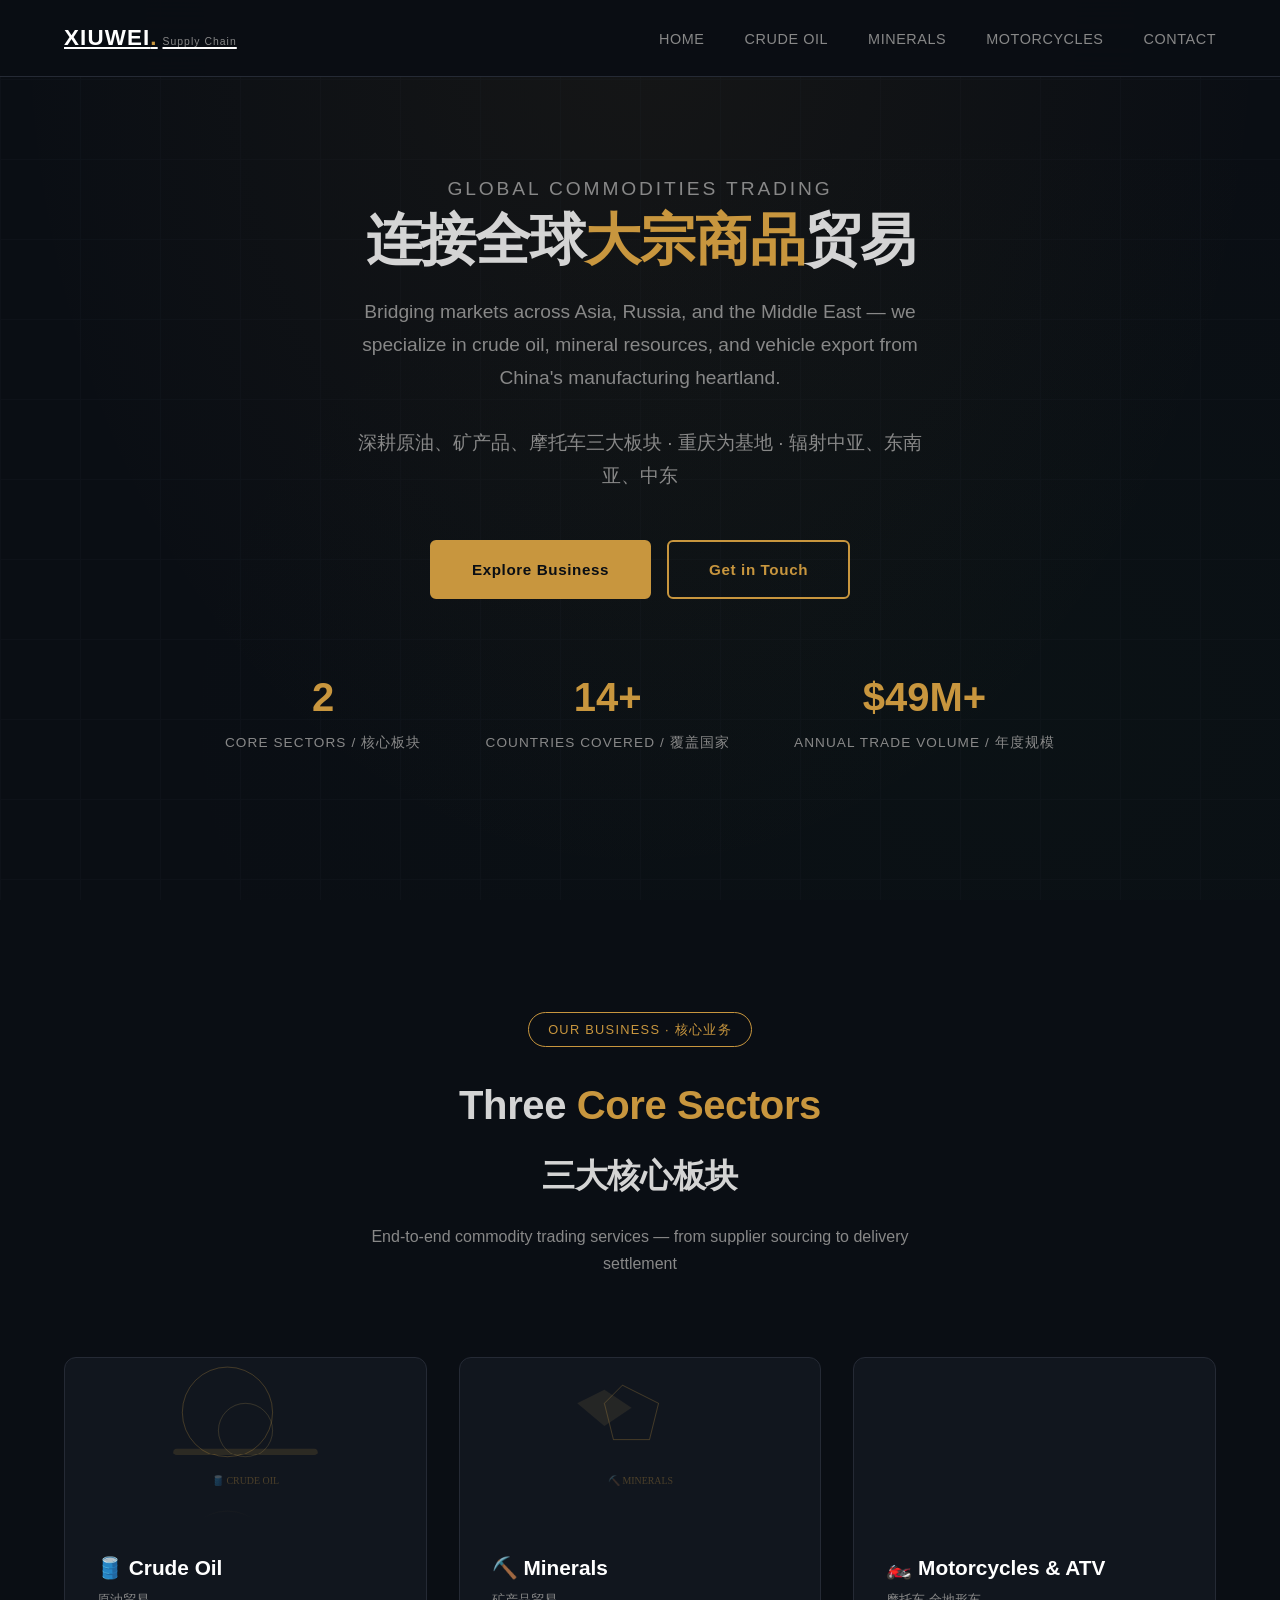
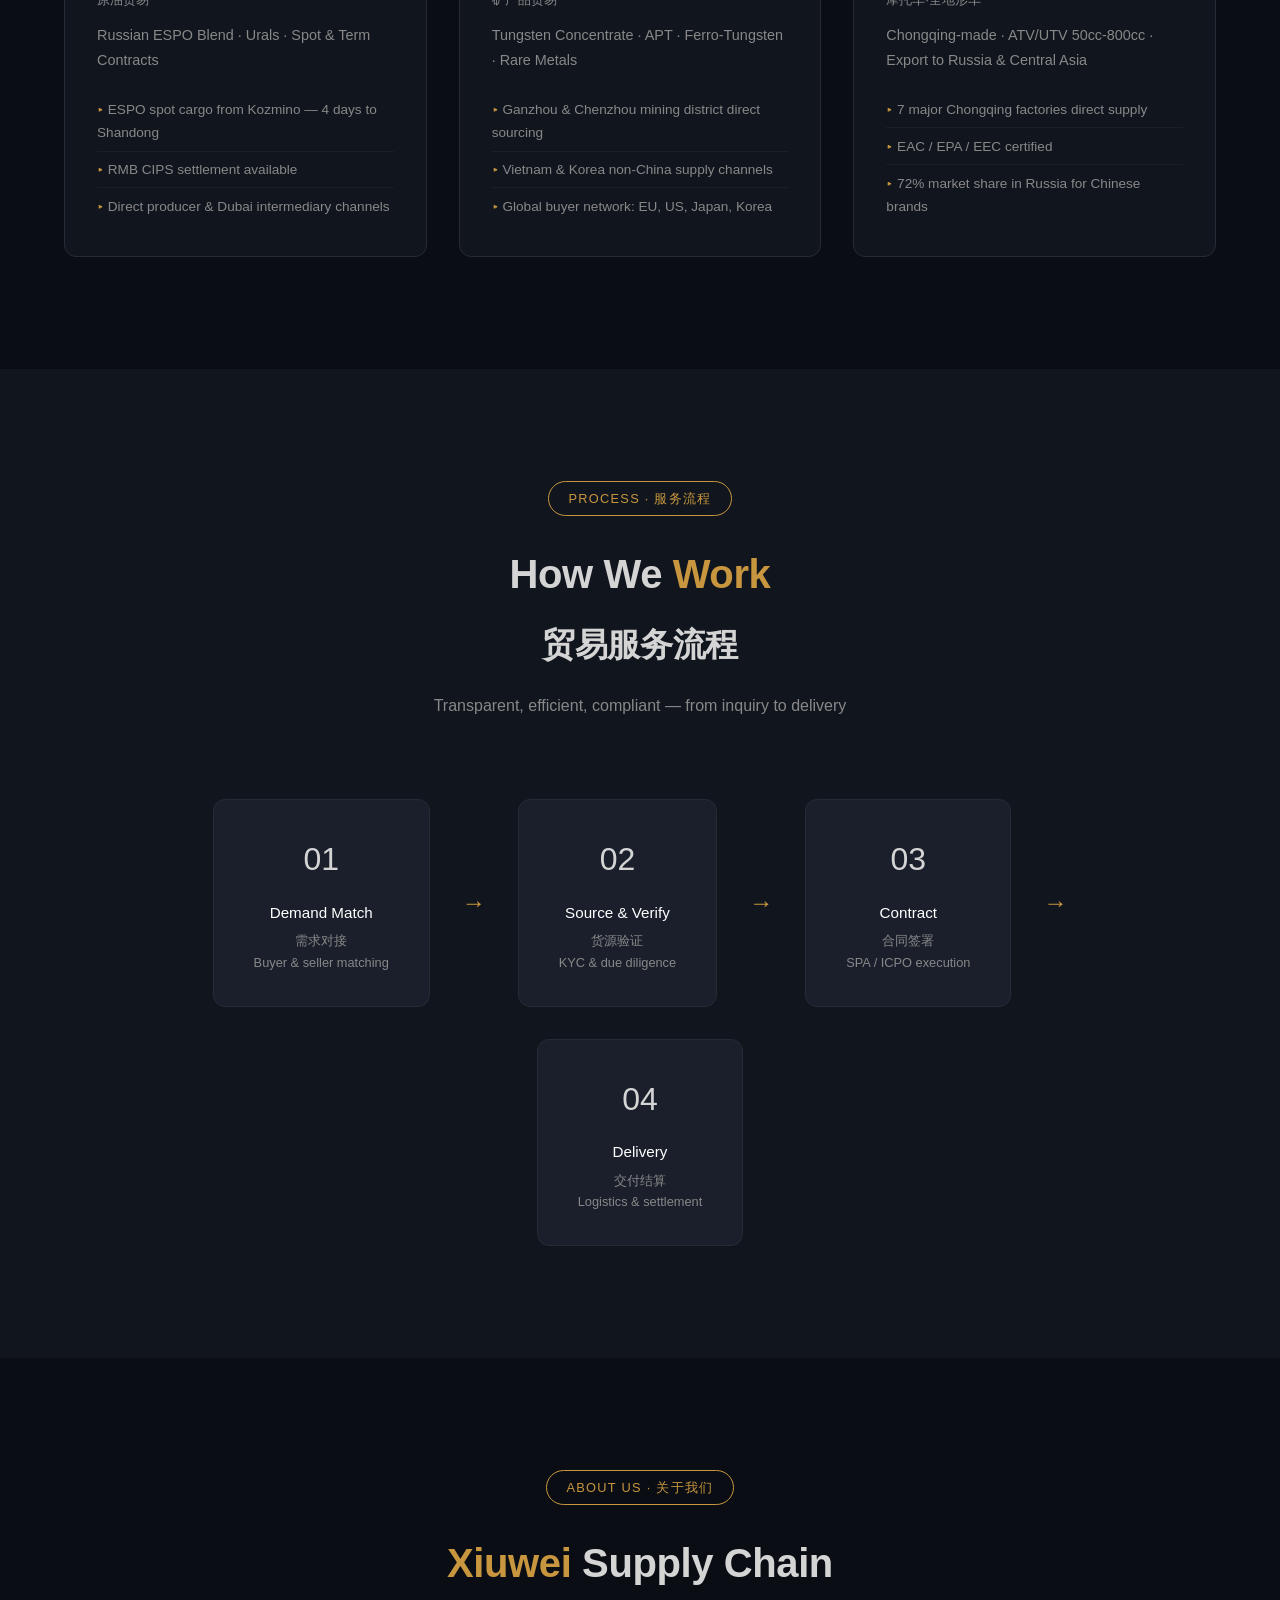
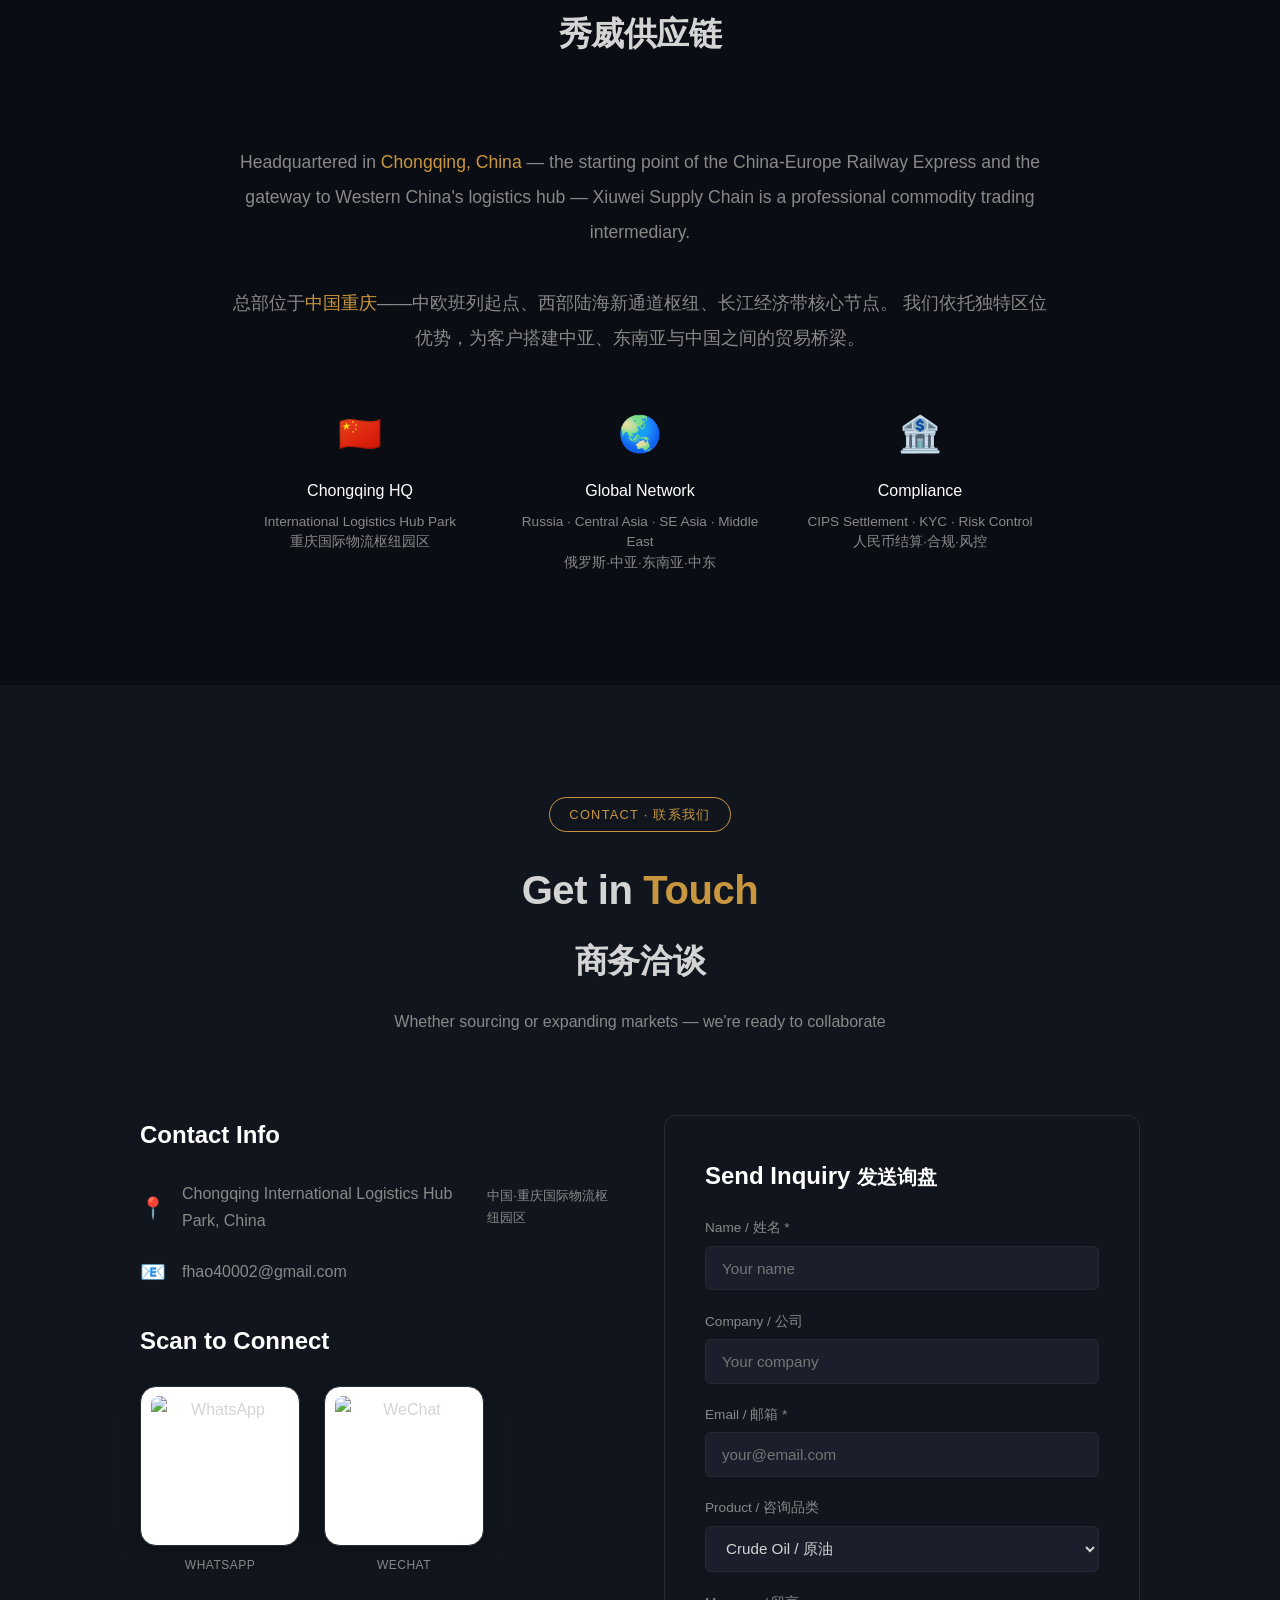
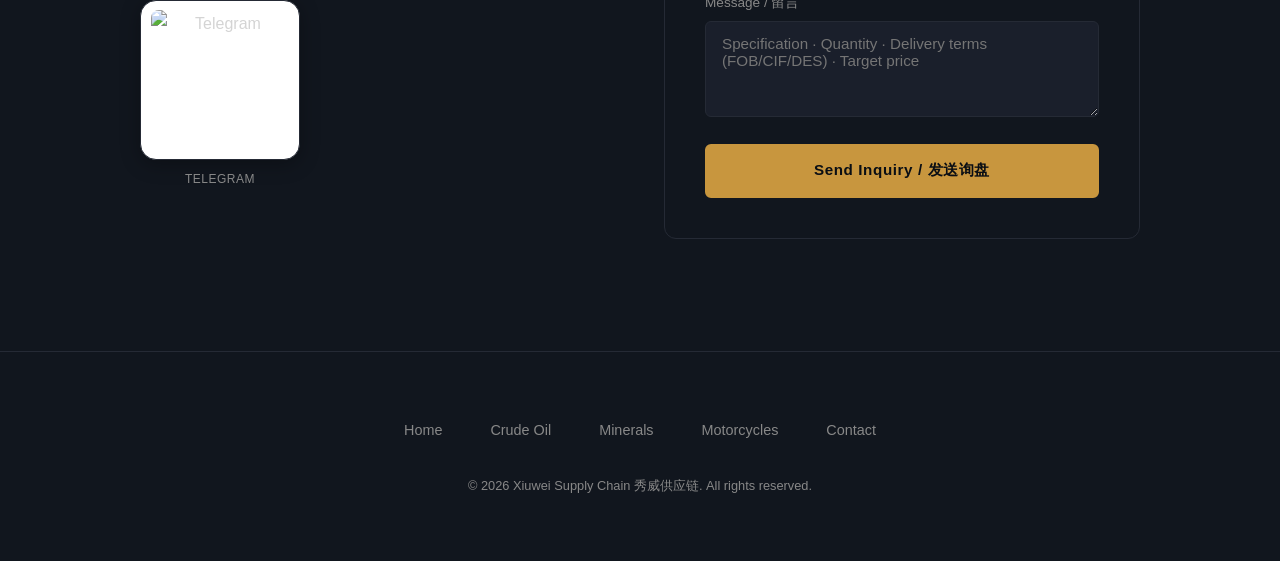
==== index.html @ 7944ea3e "全站双语英文化+页面视觉图+服务卡片重构" ====
<!DOCTYPE html>
<html lang="zh-CN">
<head>
<meta charset="UTF-8">
<meta name="viewport" content="width=device-width, initial-scale=1.0">
<meta name="description" content="Xiuwei Supply Chain — Global Commodity Trading: Crude Oil, Minerals, Motorcycles & ATV">
<title>秀威供应链 | Xiuwei Supply Chain — Global Commodity Trading</title>
<link rel="stylesheet" href="css/style.css">
</head>
<body>

<!-- NAV -->
<nav class="navbar">
  <a href="index.html" class="logo">XIUWEI<span>.</span><small>Supply Chain</small></a>
  <button class="mobile-toggle" onclick="toggleMenu()" aria-label="Menu">☰</button>
  <ul class="nav-links" id="navLinks">
    <li><a href="index.html" class="active">Home</a></li>
    <li><a href="oil.html">Crude Oil</a></li>
    <li><a href="minerals.html">Minerals</a></li>
    <li><a href="motorcycles.html">Motorcycles</a></li>
    <li><a href="#contact">Contact</a></li>
  </ul>
</nav>

<!-- HERO -->
<section class="hero">
  <div class="hero-content">
    <h1>
      <span class="en">GLOBAL COMMODITIES TRADING</span>
      连接全球<span class="gold">大宗商品</span>贸易
    </h1>
    <p class="subtitle">
      Bridging markets across Asia, Russia, and the Middle East — we specialize in crude oil, mineral resources, and vehicle export from China's manufacturing heartland.
      <br><br>
      深耕原油、矿产品、摩托车三大板块 · 重庆为基地 · 辐射中亚、东南亚、中东
    </p>
    <div class="hero-cta">
      <a href="#services" class="btn btn-primary">Explore Business</a>
      <a href="#contact" class="btn btn-outline">Get in Touch</a>
    </div>
    <div class="stats">
      <div class="stat-item">
        <div class="stat-num">3</div>
        <div class="stat-label">Core Sectors / 核心板块</div>
      </div>
      <div class="stat-item">
        <div class="stat-num">15+</div>
        <div class="stat-label">Countries Covered / 覆盖国家</div>
      </div>
      <div class="stat-item">
        <div class="stat-num">$50M+</div>
        <div class="stat-label">Annual Trade Volume / 年度规模</div>
      </div>
    </div>
  </div>
</section>

<!-- SERVICES -->
<section class="section" id="services">
  <div class="section-header">
    <span class="tag">Our Business · 核心业务</span>
    <h2>Three <span class="gold">Core Sectors</span><br><small>三大核心板块</small></h2>
    <p>End-to-end commodity trading services — from supplier sourcing to delivery settlement</p>
  </div>
  <div class="services-grid">

    <a href="oil.html" class="service-card">
      <div class="service-img oil-bg"></div>
      <div class="service-body">
        <h3>🛢️ Crude Oil <small>原油贸易</small></h3>
        <p>Russian ESPO Blend · Urals · Spot &amp; Term Contracts</p>
        <ul class="features">
          <li>ESPO spot cargo from Kozmino — 4 days to Shandong</li>
          <li>RMB CIPS settlement available</li>
          <li>Direct producer &amp; Dubai intermediary channels</li>
        </ul>
      </div>
    </a>

    <a href="minerals.html" class="service-card">
      <div class="service-img minerals-bg"></div>
      <div class="service-body">
        <h3>⛏️ Minerals <small>矿产品贸易</small></h3>
        <p>Tungsten Concentrate · APT · Ferro-Tungsten · Rare Metals</p>
        <ul class="features">
          <li>Ganzhou &amp; Chenzhou mining district direct sourcing</li>
          <li>Vietnam &amp; Korea non-China supply channels</li>
          <li>Global buyer network: EU, US, Japan, Korea</li>
        </ul>
      </div>
    </a>

    <a href="motorcycles.html" class="service-card">
      <div class="service-img moto-bg"></div>
      <div class="service-body">
        <h3>🏍️ Motorcycles &amp; ATV <small>摩托车·全地形车</small></h3>
        <p>Chongqing-made · ATV/UTV 50cc-800cc · Export to Russia &amp; Central Asia</p>
        <ul class="features">
          <li>7 major Chongqing factories direct supply</li>
          <li>EAC / EPA / EEC certified</li>
          <li>72% market share in Russia for Chinese brands</li>
        </ul>
      </div>
    </a>
  </div>
</section>

<!-- FLOW -->
<section class="section" id="flow" style="background:var(--bg2);">
  <div class="section-header">
    <span class="tag">Process · 服务流程</span>
    <h2>How We <span class="gold">Work</span><br><small>贸易服务流程</small></h2>
    <p>Transparent, efficient, compliant — from inquiry to delivery</p>
  </div>
  <div class="trade-flow">
    <div class="flow-node">
      <div class="node-icon">01</div>
      <h4>Demand Match</h4>
      <p>需求对接<br>Buyer &amp; seller matching</p>
    </div>
    <div class="flow-arrow">→</div>
    <div class="flow-node">
      <div class="node-icon">02</div>
      <h4>Source &amp; Verify</h4>
      <p>货源验证<br>KYC &amp; due diligence</p>
    </div>
    <div class="flow-arrow">→</div>
    <div class="flow-node">
      <div class="node-icon">03</div>
      <h4>Contract</h4>
      <p>合同签署<br>SPA / ICPO execution</p>
    </div>
    <div class="flow-arrow">→</div>
    <div class="flow-node">
      <div class="node-icon">04</div>
      <h4>Delivery</h4>
      <p>交付结算<br>Logistics &amp; settlement</p>
    </div>
  </div>
</section>

<!-- ABOUT -->
<section class="section" id="about">
  <div class="section-header">
    <span class="tag">About Us · 关于我们</span>
    <h2><span class="gold">Xiuwei</span> Supply Chain<br><small>秀威供应链</small></h2>
  </div>
  <div style="max-width:820px;margin:0 auto;text-align:center;">
    <p style="color:var(--text-dim);font-size:1.1rem;line-height:2;margin-bottom:2rem;">
      Headquartered in <span class="gold">Chongqing, China</span> — the starting point of the China-Europe Railway Express and the gateway to Western China's logistics hub — Xiuwei Supply Chain is a professional commodity trading intermediary.
      <br><br>
      总部位于<span class="gold">中国重庆</span>——中欧班列起点、西部陆海新通道枢纽、长江经济带核心节点。
      我们依托独特区位优势，为客户搭建中亚、东南亚与中国之间的贸易桥梁。
    </p>
    <div class="about-grid">
      <div class="about-item">
        <div class="about-icon">🇨🇳</div>
        <h4>Chongqing HQ</h4>
        <p>International Logistics Hub Park<br>重庆国际物流枢纽园区</p>
      </div>
      <div class="about-item">
        <div class="about-icon">🌏</div>
        <h4>Global Network</h4>
        <p>Russia · Central Asia · SE Asia · Middle East<br>俄罗斯·中亚·东南亚·中东</p>
      </div>
      <div class="about-item">
        <div class="about-icon">🏦</div>
        <h4>Compliance</h4>
        <p>CIPS Settlement · KYC · Risk Control<br>人民币结算·合规·风控</p>
      </div>
    </div>
  </div>
</section>

<!-- CONTACT -->
<section class="section" id="contact" style="background:var(--bg2);">
  <div class="section-header">
    <span class="tag">Contact · 联系我们</span>
    <h2>Get in <span class="gold">Touch</span><br><small>商务洽谈</small></h2>
    <p>Whether sourcing or expanding markets — we're ready to collaborate</p>
  </div>
  <div class="contact-grid">
    <div class="contact-info">
      <h3>Contact Info</h3>
      <div class="info-item"><span class="icon">📍</span> Chongqing International Logistics Hub Park, China<br><small>中国·重庆国际物流枢纽园区</small></div>
      <div class="info-item"><span class="icon">📧</span> fhao40002@gmail.com</div>

      <h3 style="margin-top:2rem;">Scan to Connect</h3>
      <div class="qr-grid">
        <div class="qr-card">
          <div class="qr-frame"><img src="img/whatsapp.jpg" alt="WhatsApp"></div>
          <p>WhatsApp</p>
        </div>
        <div class="qr-card">
          <div class="qr-frame"><img src="img/wechat.jpg" alt="WeChat"></div>
          <p>WeChat</p>
        </div>
        <div class="qr-card">
          <div class="qr-frame"><img src="img/telegram.jpg" alt="Telegram"></div>
          <p>Telegram</p>
        </div>
      </div>
    </div>

    <form class="contact-form" id="contactForm" onsubmit="return sendInquiry(event)">
      <h3 style="color:var(--white);margin-bottom:1.2rem;">Send Inquiry <small>发送询盘</small></h3>
      <div class="form-group">
        <label>Name / 姓名 *</label>
        <input type="text" id="inqName" required placeholder="Your name">
      </div>
      <div class="form-group">
        <label>Company / 公司</label>
        <input type="text" id="inqCompany" placeholder="Your company">
      </div>
      <div class="form-group">
        <label>Email / 邮箱 *</label>
        <input type="email" id="inqEmail" required placeholder="your@email.com">
      </div>
      <div class="form-group">
        <label>Product / 咨询品类</label>
        <select id="inqCategory">
          <option>Crude Oil / 原油</option>
          <option>Minerals / 矿产品</option>
          <option>Motorcycles & ATV / 摩托车</option>
          <option>Other / 其他</option>
        </select>
      </div>
      <div class="form-group">
        <label>Message / 留言</label>
        <textarea id="inqMessage" rows="4" placeholder="Specification · Quantity · Delivery terms (FOB/CIF/DES) · Target price"></textarea>
      </div>
      <button type="submit" class="btn btn-primary" style="width:100%;">Send Inquiry / 发送询盘</button>
    </form>
  </div>
</section>

<!-- FOOTER -->
<footer class="footer">
  <ul class="footer-links">
    <li><a href="index.html">Home</a></li>
    <li><a href="oil.html">Crude Oil</a></li>
    <li><a href="minerals.html">Minerals</a></li>
    <li><a href="motorcycles.html">Motorcycles</a></li>
    <li><a href="#contact">Contact</a></li>
  </ul>
  <p class="copyright">&copy; 2026 Xiuwei Supply Chain 秀威供应链. All rights reserved.</p>
</footer>

<script src="js/main.js"></script>
</body>
</html>
---- css/style.css ----
/* ===== 秀威供应链 · 全球贸易 ===== */
:root {
  --bg: #0a0e14;
  --bg2: #11161e;
  --bg3: #1a1f2b;
  --gold: #c8963e;
  --gold-light: #e0b860;
  --text: #d4d4d4;
  --text-bright: #f0f0f0;
  --text-dim: #888;
  --border: #252a35;
  --accent: #1b6b2e;
  --danger: #cc4444;
  --white: #ffffff;
}

* { margin:0; padding:0; box-sizing:border-box; }

html { scroll-behavior:smooth; font-size:16px; }

body {
  font-family: 'Segoe UI','PingFang SC','Microsoft YaHei','Helvetica Neue',sans-serif;
  background: var(--bg);
  color: var(--text);
  line-height:1.7;
  overflow-x:hidden;
}

/* ===== TYPOGRAPHY ===== */
h1 { font-size:3.5rem; font-weight:700; letter-spacing:-0.02em; line-height:1.15; }
h2 { font-size:2.5rem; font-weight:600; letter-spacing:-0.01em; }
h3 { font-size:1.5rem; font-weight:600; }
h4 { font-size:1.2rem; font-weight:500; }

.gold { color:var(--gold); }
.gold-light { color:var(--gold-light); }

/* ===== NAVBAR ===== */
.navbar {
  position:fixed; top:0; left:0; right:0; z-index:1000;
  padding:1.2rem 4rem;
  display:flex; justify-content:space-between; align-items:center;
  background:rgba(10,14,20,0.92);
  backdrop-filter:blur(20px);
  border-bottom:1px solid var(--border);
  transition:all 0.3s;
}

.navbar .logo {
  font-size:1.4rem; font-weight:700;
  color:var(--white);
  letter-spacing:0.05em;
}

.navbar .logo span { color:var(--gold); }

.nav-links { display:flex; gap:2.5rem; list-style:none; }
.nav-links a {
  color:var(--text-dim); text-decoration:none;
  font-size:0.9rem; font-weight:500; letter-spacing:0.04em;
  text-transform:uppercase; transition:color 0.3s;
}
.nav-links a:hover, .nav-links a.active { color:var(--gold); }

.nav-lang { display:flex; gap:0.8rem; }
.nav-lang button {
  background:none; border:1px solid var(--border); color:var(--text-dim);
  padding:0.35rem 0.8rem; border-radius:4px; cursor:pointer;
  font-size:0.8rem; transition:all 0.3s;
}
.nav-lang button:hover, .nav-lang button.active {
  border-color:var(--gold); color:var(--gold);
}

/* ===== HERO ===== */
.hero {
  min-height:100vh; display:flex; align-items:center; justify-content:center;
  text-align:center; padding:6rem 2rem 4rem;
  background:radial-gradient(ellipse at 50% 0%, rgba(200,150,62,0.06) 0%, transparent 70%),
             radial-gradient(ellipse at 80% 80%, rgba(27,107,46,0.04) 0%, transparent 60%);
  position:relative; overflow:hidden;
}

.hero::before {
  content:''; position:absolute; top:0; left:0; right:0; bottom:0;
  background:
    linear-gradient(90deg, var(--border) 1px, transparent 1px),
    linear-gradient(0deg, var(--border) 1px, transparent 1px);
  background-size:80px 80px;
  opacity:0.15;
  pointer-events:none;
}

.hero-content { max-width:900px; position:relative; z-index:1; }
.hero h1 { margin-bottom:1.5rem; }
.hero h1 .en { display:block; font-size:1.2rem; color:var(--text-dim); letter-spacing:0.15em; margin-bottom:0.5rem; font-weight:400; }
.hero .subtitle { font-size:1.2rem; color:var(--text-dim); margin-bottom:3rem; max-width:600px; margin-left:auto; margin-right:auto; }
.hero .stats { display:flex; justify-content:center; gap:4rem; margin-top:4rem; }

.stat-item { text-align:center; }
.stat-num { font-size:2.5rem; font-weight:700; color:var(--gold); }
.stat-label { font-size:0.85rem; color:var(--text-dim); text-transform:uppercase; letter-spacing:0.08em; }

.btn {
  display:inline-block; padding:0.9rem 2.5rem; border-radius:6px;
  font-weight:600; font-size:0.95rem; text-decoration:none;
  letter-spacing:0.04em; transition:all 0.3s; cursor:pointer;
  border:2px solid transparent;
}
.btn-primary{ background:var(--gold); color:var(--bg); border-color:var(--gold); }
.btn-primary:hover{ background:var(--gold-light); transform:translateY(-2px); box-shadow:0 8px 30px rgba(200,150,62,0.25); }
.btn-outline{ background:transparent; color:var(--gold); border-color:var(--gold); }
.btn-outline:hover{ background:var(--gold); color:var(--bg); }

/* ===== SECTIONS ===== */
.section { padding:7rem 4rem; }
.section-header { text-align:center; margin-bottom:5rem; }
.section-header .tag {
  display:inline-block; padding:0.35rem 1.2rem;
  border:1px solid var(--gold); border-radius:50px;
  color:var(--gold); font-size:0.8rem; letter-spacing:0.1em;
  margin-bottom:1.5rem; text-transform:uppercase;
}
.section-header h2 { margin-bottom:1rem; }
.section-header p { color:var(--text-dim); max-width:600px; margin:0 auto; }

/* ===== SERVICE CARDS ===== */
.services-grid { display:grid; grid-template-columns:repeat(3, 1fr); gap:2rem; max-width:1200px; margin:0 auto; }

.service-card {
  background:var(--bg2); border:1px solid var(--border); border-radius:12px;
  overflow:hidden; transition:all 0.4s; text-decoration:none; display:block;
}
.service-card:hover {
  border-color:var(--gold); transform:translateY(-6px);
  box-shadow:0 20px 50px rgba(0,0,0,0.4);
}

.service-img {
  height:160px; background-size:cover; background-position:center;
  position:relative;
}
.service-img::after {
  content:''; position:absolute; bottom:0; left:0; right:0; height:60px;
  background:linear-gradient(transparent, var(--bg2));
}
.oil-bg {
  background: linear-gradient(135deg, #1a1a2e 0%, #16213e 50%, #0f3460 100%);
  background-image: url("data:image/svg+xml,%3Csvg xmlns='http://www.w3.org/2000/svg' viewBox='0 0 400 160'%3E%3Ccircle cx='180' cy='60' r='50' fill='none' stroke='%23c8963e' stroke-width='1' opacity='0.3'/%3E%3Ccircle cx='200' cy='80' r='30' fill='none' stroke='%23e0b860' stroke-width='1' opacity='0.2'/%3E%3Crect x='120' y='100' width='160' height='8' rx='4' fill='%23c8963e' opacity='0.15'/%3E%3Ctext x='200' y='140' text-anchor='middle' fill='%23c8963e' font-size='11' opacity='0.5'%3E🛢️ CRUDE OIL%3C/text%3E%3C/svg%3E");
}
.minerals-bg {
  background: linear-gradient(135deg, #1a1a2e 0%, #1a1a2e 50%, #2d1f0e 100%);
  background-image: url("data:image/svg+xml,%3Csvg xmlns='http://www.w3.org/2000/svg' viewBox='0 0 400 160'%3E%3Cpolygon points='180,30 220,50 210,90 170,90 160,50' fill='none' stroke='%23c8963e' stroke-width='1' opacity='0.3'/%3E%3Cpolygon points='130,50 160,35 190,55 160,75' fill='%23e0b860' opacity='0.1'/%3E%3Ctext x='200' y='140' text-anchor='middle' fill='%23c8963e' font-size='11' opacity='0.5'%3E⛏️ MINERALS%3C/text%3E%3C/svg%3E");
}
.moto-bg {
  background: linear-gradient(135deg, #1a1a2e 0%, #1e1a16 50%, #2d1a0e 100%);
  background-image: url("data:image/svg+xml,%3Csvg xmlns='http://www.w3.org/2000/svg' viewBox='0 0 400 160'%3E%3Ccircle cx='170' cy='55' r='35' fill='none' stroke='%23c8963e' stroke-width='2' opacity='0.3'/%3E%3Ccircle cx='230' cy='55' r='35' fill='none' stroke='%23c8963e' stroke-width='2' opacity='0.3'/%3E%3Cline x1='205' y1='55' x2='260' y2='40' stroke='%23e0b860' stroke-width='2' opacity='0.3'/%3E%3Ctext x='200' y='140' text-anchor='middle' fill='%23c8963e' font-size='11' opacity='0.5'%3E🏍️ MOTORCYCLES %26 ATV%3C/text%3E%3C/svg%3E");
}

.service-body { padding:2rem; }
.service-body h3 { margin-bottom:0.8rem; color:var(--white); font-size:1.3rem; }
.service-body h3 small { display:block; font-size:0.8rem; color:var(--text-dim); font-weight:400; margin-top:0.2rem; }
.service-body p { color:var(--text-dim); font-size:0.9rem; margin-bottom:1.2rem; }
.service-card .features { list-style:none; }
.service-card .features li {
  padding:0.4rem 0; color:var(--text-dim); font-size:0.85rem;
  border-bottom:1px solid rgba(255,255,255,0.04);
}
.service-card .features li:last-child { border-bottom:none; }
.service-card .features li::before { content:'▸ '; color:var(--gold); }

/* ===== ABOUT GRID ===== */
.about-grid {
  display:grid; grid-template-columns:repeat(3, 1fr); gap:2.5rem;
  margin-top:3rem; max-width:800px; margin-left:auto; margin-right:auto;
}
.about-item { text-align:center; }
.about-icon { font-size:2.2rem; margin-bottom:0.8rem; }
.about-item h4 { color:var(--white); font-size:1rem; margin-bottom:0.5rem; }
.about-item p { color:var(--text-dim); font-size:0.85rem; line-height:1.5; }

/* ===== HERO CTA ===== */
.hero-cta { display:flex; gap:1rem; justify-content:center; flex-wrap:wrap; margin-bottom:3rem; }

/* ===== TRADE FLOW ===== */
.trade-flow {
  max-width:1000px; margin:0 auto;
  display:flex; align-items:center; justify-content:center; gap:2rem; flex-wrap:wrap;
}
.flow-node {
  background:var(--bg3); border:1px solid var(--border); border-radius:12px;
  padding:2rem 2.5rem; text-align:center; min-width:180px;
}
.flow-node .node-icon { font-size:2rem; margin-bottom:0.8rem; }
.flow-node h4 { font-size:0.95rem; color:var(--white); }
.flow-node p { font-size:0.8rem; color:var(--text-dim); margin-top:0.3rem; }
.flow-arrow { font-size:1.5rem; color:var(--gold); }

/* ===== CONTACT ===== */
.contact-grid {
  display:grid; grid-template-columns:1fr 1fr; gap:3rem; max-width:1000px; margin:0 auto;
}
.contact-info h3 { color:var(--white); margin-bottom:1.5rem; }
.contact-info .info-item {
  display:flex; align-items:center; gap:1rem; margin-bottom:1.2rem;
  color:var(--text-dim);
}
.contact-info .info-item .icon { font-size:1.3rem; }
.contact-form {
  background:var(--bg2); border:1px solid var(--border); border-radius:12px; padding:2.5rem;
}
.form-group { margin-bottom:1.2rem; }
.form-group label { display:block; color:var(--text-dim); font-size:0.85rem; margin-bottom:0.4rem; }
.form-group input, .form-group textarea, .form-group select {
  width:100%; padding:0.8rem 1rem; background:var(--bg3); border:1px solid var(--border);
  border-radius:6px; color:var(--text); font-size:0.95rem; font-family:inherit;
  transition:border-color 0.3s;
}
.form-group input:focus, .form-group textarea:focus, .form-group select:focus {
  outline:none; border-color:var(--gold);
}

/* ===== QR CARDS ===== */
.qr-grid {
  display: flex;
  gap: 1.5rem;
  margin-top: 1rem;
  flex-wrap: wrap;
}

.qr-card {
  text-align: center;
  transition: transform 0.3s;
}

.qr-card:hover {
  transform: translateY(-4px);
}

.qr-frame {
  width: 160px;
  height: 160px;
  padding: 10px;
  background: var(--white);
  border: 1px solid var(--border);
  border-radius: 16px;
  display: flex;
  align-items: center;
  justify-content: center;
  margin: 0 auto;
  box-shadow: 0 4px 20px rgba(0,0,0,0.3);
  transition: border-color 0.3s, box-shadow 0.3s;
}

.qr-card:hover .qr-frame {
  border-color: var(--gold);
  box-shadow: 0 6px 30px rgba(200,150,62,0.2);
}

.qr-frame img {
  width: 140px;
  height: 140px;
  border-radius: 8px;
  object-fit: contain;
}

.qr-card p {
  margin-top: 0.6rem;
  font-size: 0.75rem;
  color: var(--text-dim);
  letter-spacing: 0.04em;
  text-transform: uppercase;
  font-weight: 500;
  transition: color 0.3s;
}

.qr-card:hover p {
  color: var(--gold);
}

/* ===== FOOTER ===== */
.footer {
  background:var(--bg2); border-top:1px solid var(--border);
  padding:4rem; text-align:center;
}
.footer .footer-links { display:flex; justify-content:center; gap:3rem; margin-bottom:2rem; list-style:none; flex-wrap:wrap; }
.footer .footer-links a { color:var(--text-dim); text-decoration:none; font-size:0.9rem; transition:color 0.3s; }
.footer .footer-links a:hover { color:var(--gold); }
.footer .copyright { color:var(--text-dim); font-size:0.8rem; }

/* ===== PAGE BANNER ===== */
.page-banner {
  padding:10rem 4rem 5rem; text-align:center;
  background:radial-gradient(ellipse at 50% 0%, rgba(200,150,62,0.05) 0%, transparent 70%);
}
.page-banner h1 { margin-bottom:1rem; }
.page-banner h1 small { display:block; font-size:1.3rem; color:var(--text-dim); font-weight:400; margin-top:0.3rem; }
.page-banner p { color:var(--text-dim); max-width:650px; margin:0 auto; font-size:1.05rem; }
.oil-hero { background:radial-gradient(ellipse at 30% 0%, rgba(200,150,62,0.08) 0%, transparent 70%), linear-gradient(180deg, #0f1a2e 0%, var(--bg) 100%); }
.minerals-hero { background:radial-gradient(ellipse at 70% 0%, rgba(200,150,62,0.08) 0%, transparent 70%), linear-gradient(180deg, #1a120e 0%, var(--bg) 100%); }
.moto-hero { background:radial-gradient(ellipse at 50% 0%, rgba(200,150,62,0.08) 0%, transparent 70%), linear-gradient(180deg, #1a160e 0%, var(--bg) 100%); }

.page-banner h1 small { display:block; font-size:1.2rem; color:var(--text-dim); font-weight:400; margin-top:0.3rem; }
.navbar .logo small { font-size:0.65rem; color:var(--text-dim); font-weight:400; letter-spacing:0.1em; margin-left:0.3rem; }

/* ===== DETAIL PAGE CONTENT ===== */
.detail-content { max-width:1000px; margin:0 auto; padding:4rem; }
.detail-content h3 { color:var(--white); margin:2.5rem 0 1rem; }
.detail-content h3:first-child { margin-top:0; }
.detail-content p { color:var(--text-dim); margin-bottom:1rem; line-height:1.9; }
.detail-content ul { margin:1rem 0; padding-left:1.5rem; }
.detail-content ul li { color:var(--text-dim); padding:0.3rem 0; }

.spec-table {
  width:100%; border-collapse:collapse; margin:2rem 0;
}
.spec-table th, .spec-table td {
  padding:0.9rem 1.2rem; text-align:left; border-bottom:1px solid var(--border);
}
.spec-table th { color:var(--gold); font-weight:600; font-size:0.85rem; text-transform:uppercase; letter-spacing:0.05em; width:35%; }
.spec-table td { color:var(--text-dim); font-size:0.95rem; }

/* ===== ANIMATIONS ===== */
.fade-in { opacity:0; transform:translateY(30px); transition:all 0.8s ease-out; }
.fade-in.visible { opacity:1; transform:translateY(0); }

/* ===== MOBILE MENU ===== */
.mobile-toggle { display:none; background:none; border:none; color:var(--text); font-size:1.5rem; cursor:pointer; }

/* ===== RESPONSIVE ===== */
@media (max-width:1024px) {
  .services-grid { grid-template-columns:1fr 1fr; }
  .contact-grid { grid-template-columns:1fr; }
  h1 { font-size:2.5rem; }
  h2 { font-size:2rem; }
  .hero .stats { gap:2rem; }
}

@media (max-width:768px) {
  .navbar { padding:1rem 1.5rem; }
  .nav-links { display:none; }
  .nav-links.open {
    display:flex; flex-direction:column; position:absolute;
    top:100%; left:0; right:0; background:var(--bg2);
    padding:1.5rem; gap:1rem; border-bottom:1px solid var(--border);
  }
  .mobile-toggle { display:block; }
  .section { padding:4rem 1.5rem; }
  .services-grid { grid-template-columns:1fr; }
  .hero .stats { flex-direction:column; gap:1.5rem; }
  .stat-num { font-size:2rem; }
  .trade-flow { flex-direction:column; }
  .flow-arrow { transform:rotate(90deg); }
  .detail-content { padding:2rem 1.5rem; }
}
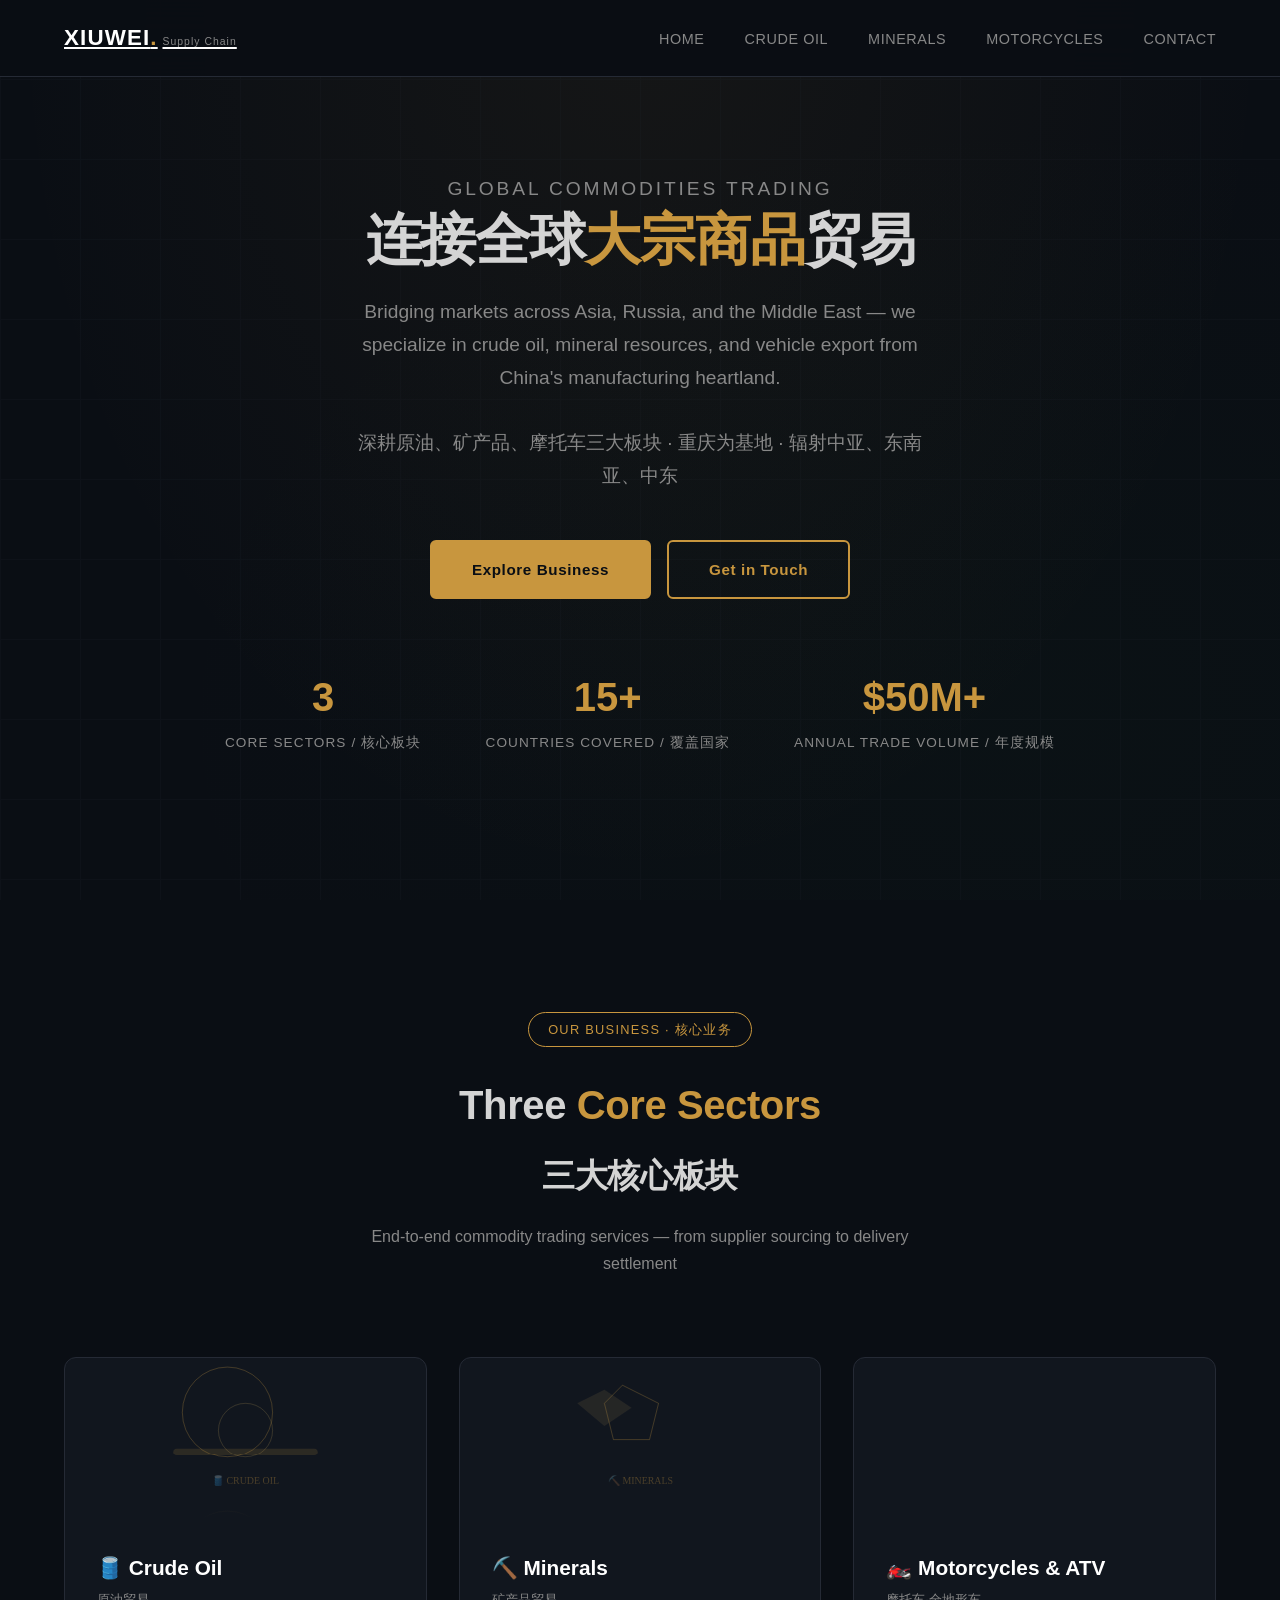
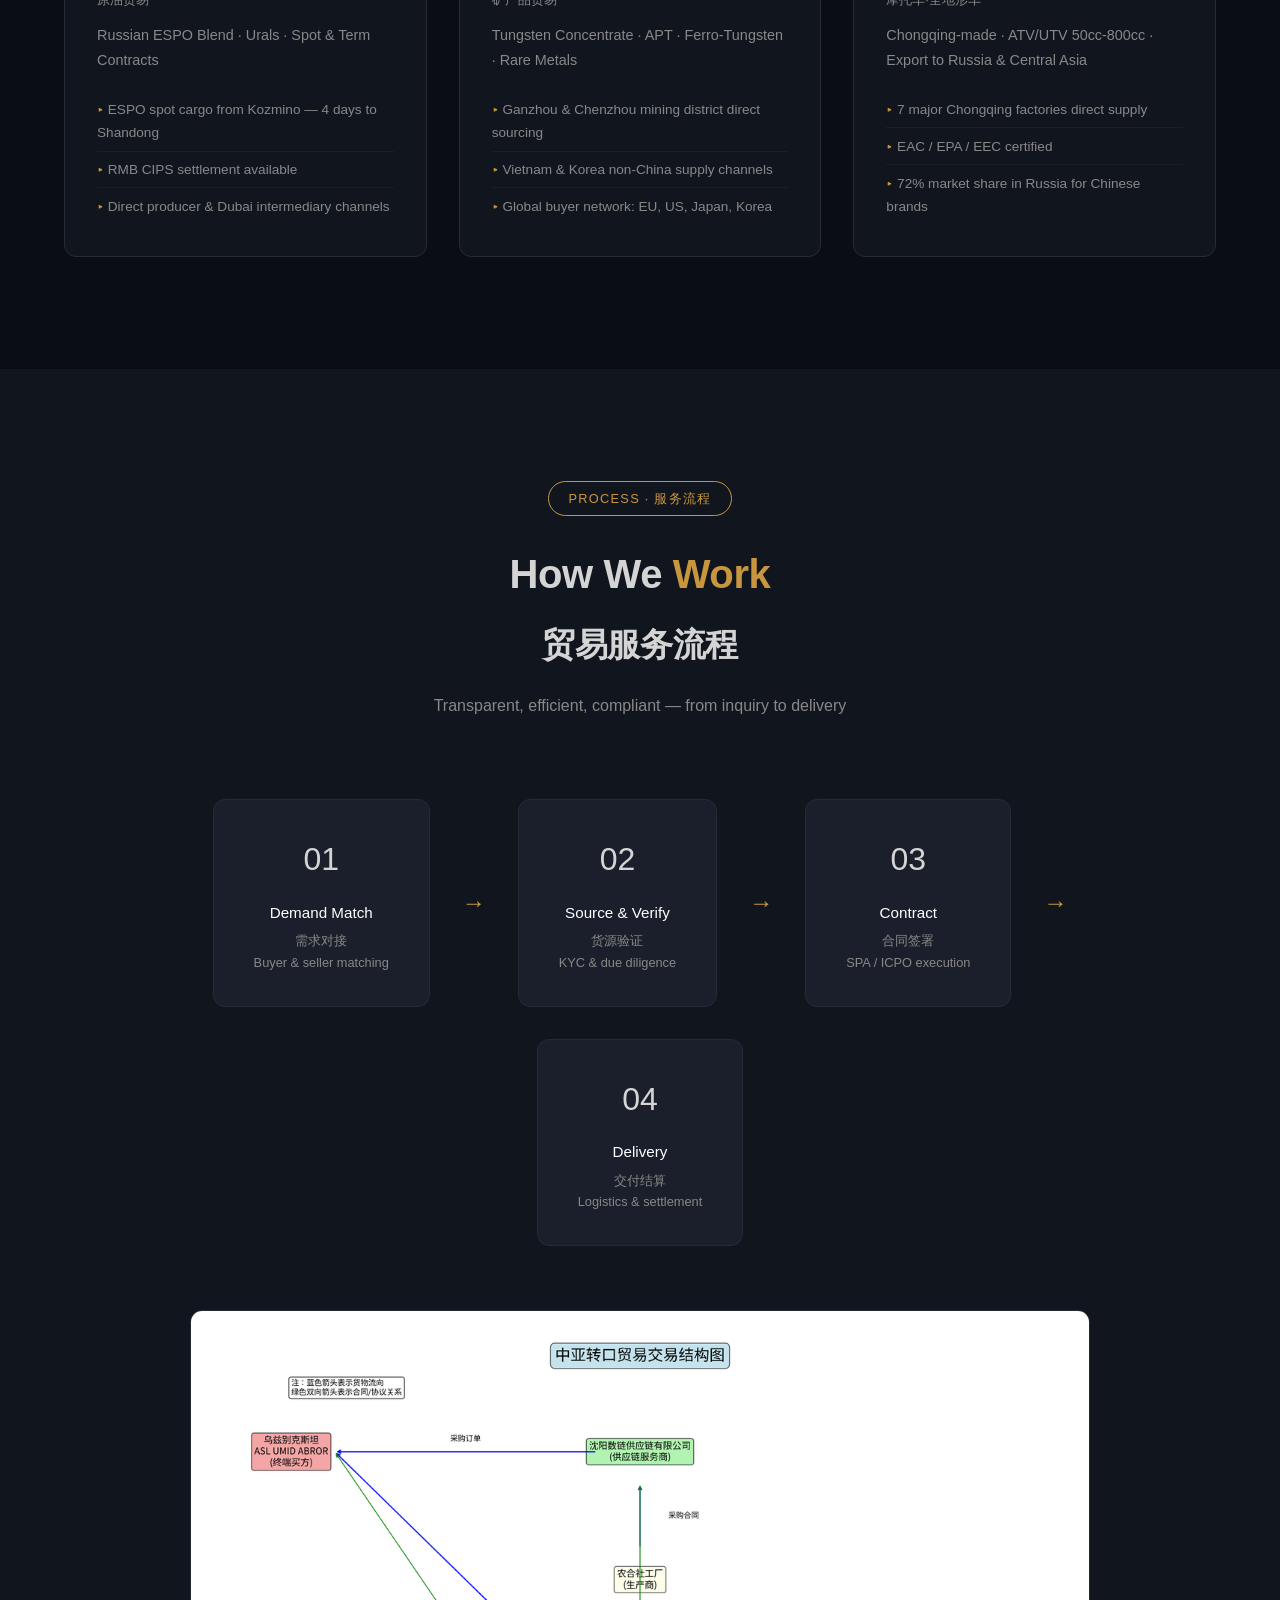
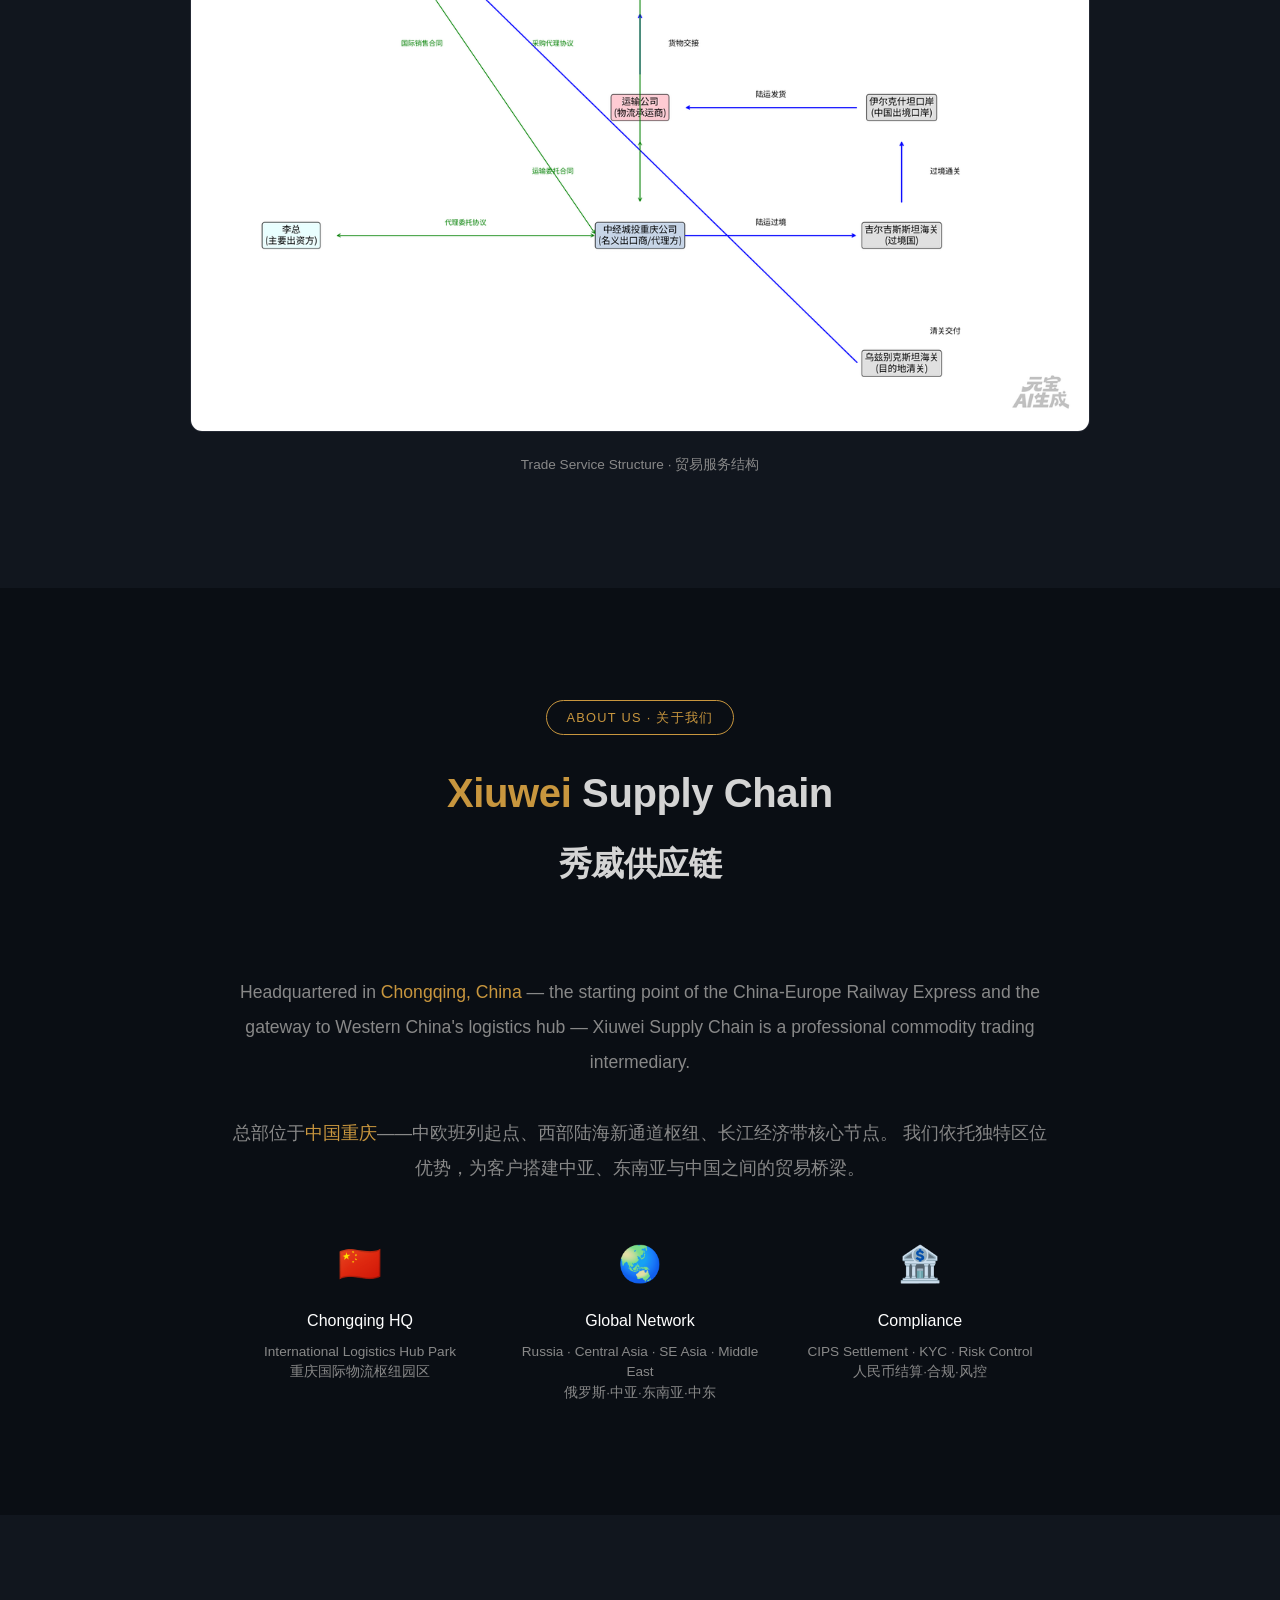
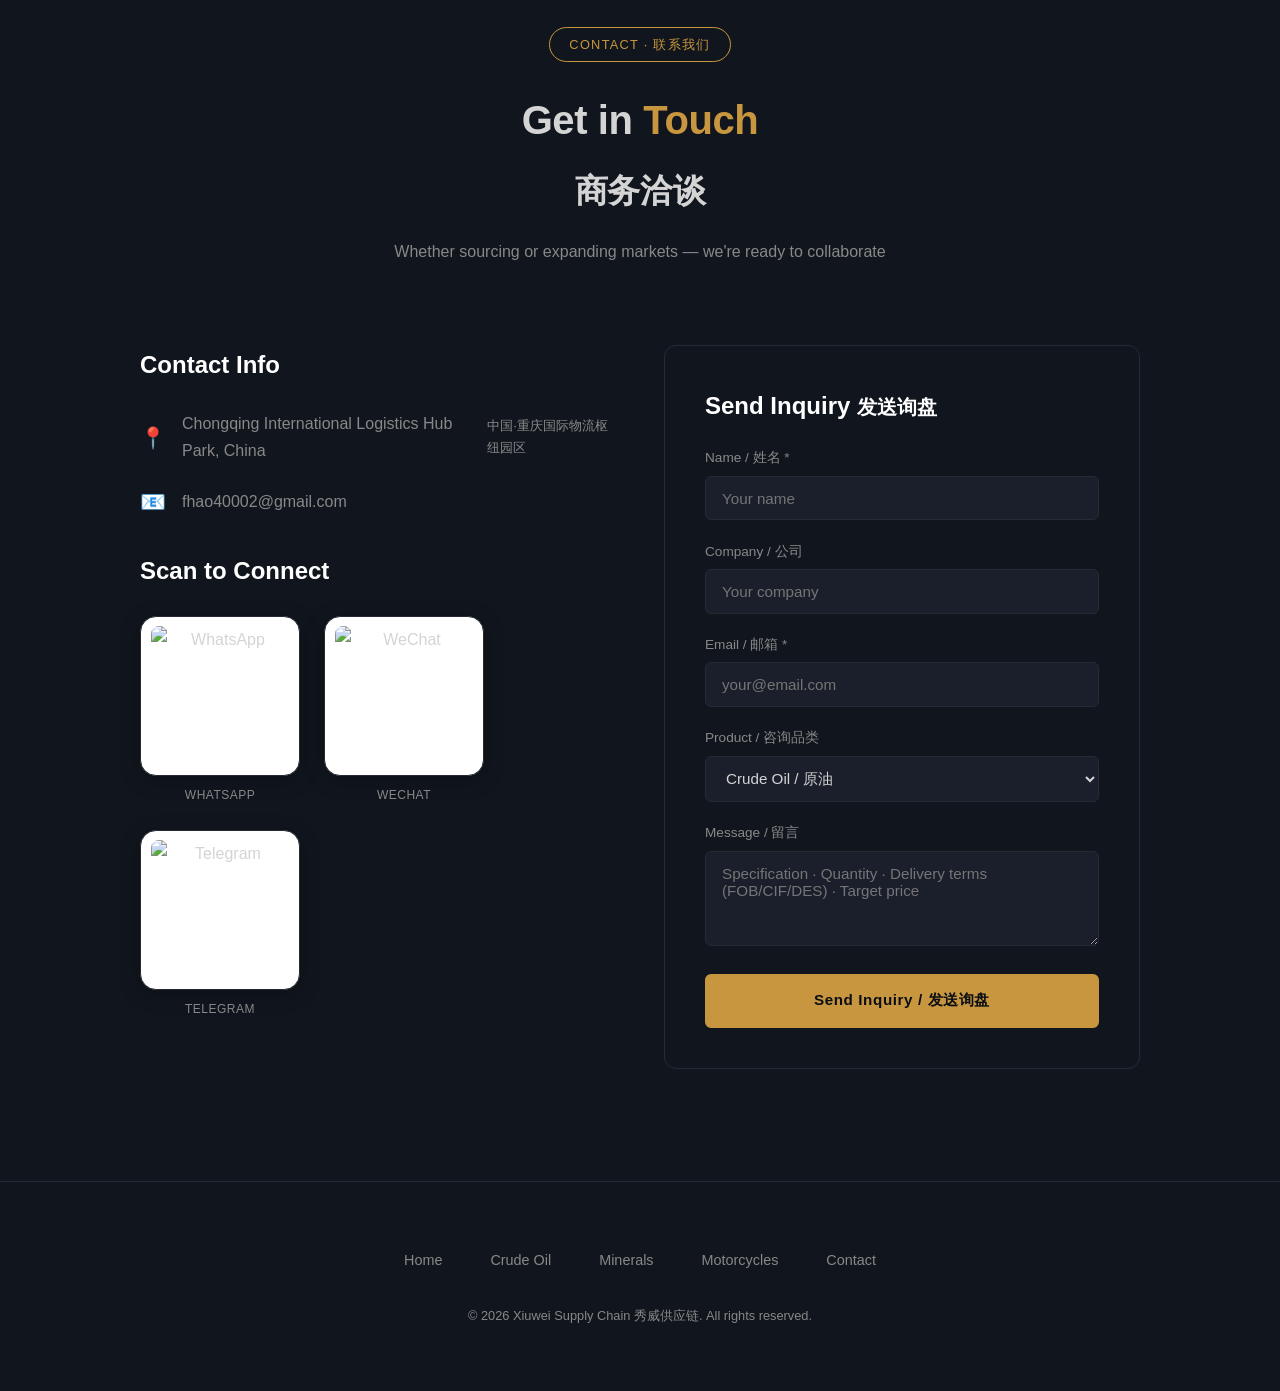
==== commit 6cb5eee7: "融入商务图表：交易结构图+四流合一图+流程图" ====
--- a/index.html
+++ b/index.html
@@ -137,6 +137,10 @@
       <p>交付结算<br>Logistics &amp; settlement</p>
     </div>
   </div>
+  <div style="text-align:center;margin-top:4rem;">
+    <img src="img/trade_structure.png" alt="Trade Structure 交易结构" style="max-width:900px;width:100%;border-radius:12px;border:1px solid var(--border);">
+    <p style="color:var(--text-dim);font-size:0.85rem;margin-top:0.8rem;">Trade Service Structure · 贸易服务结构</p>
+  </div>
 </section>
 
 <!-- ABOUT -->
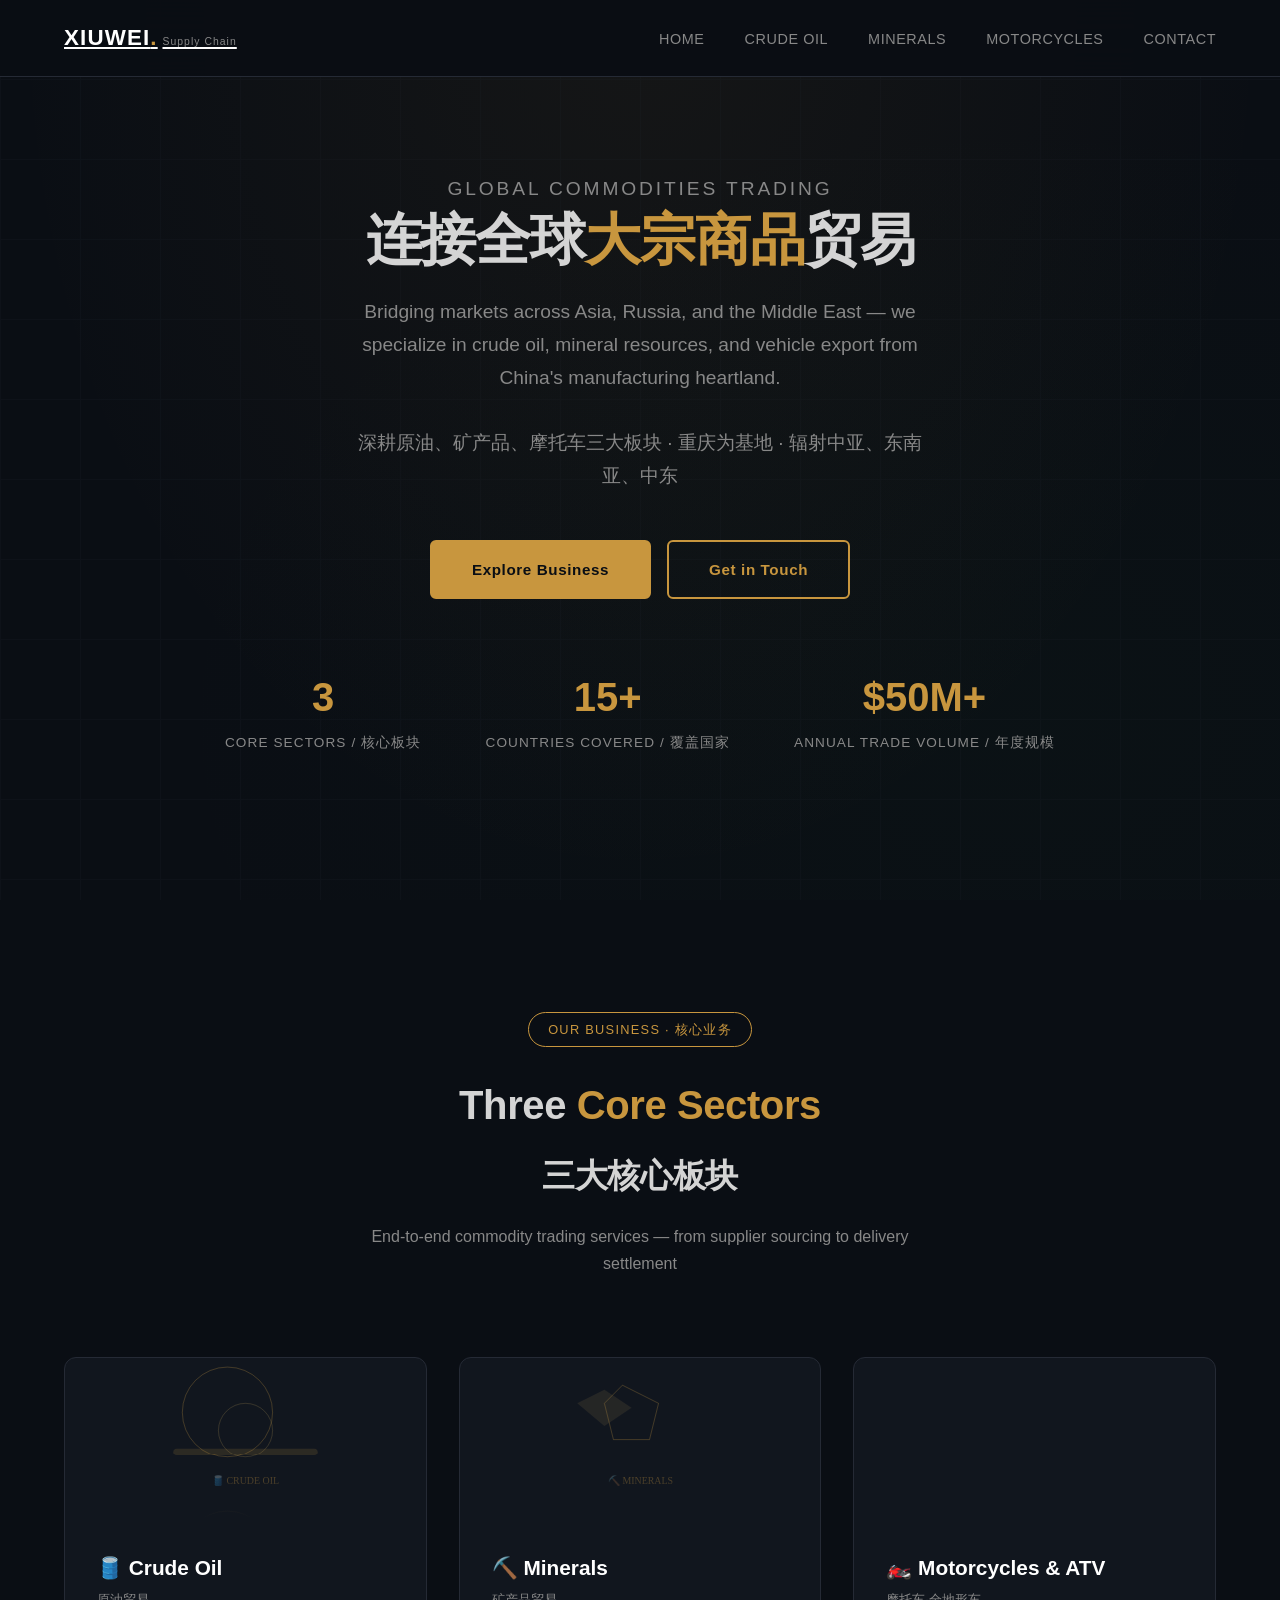
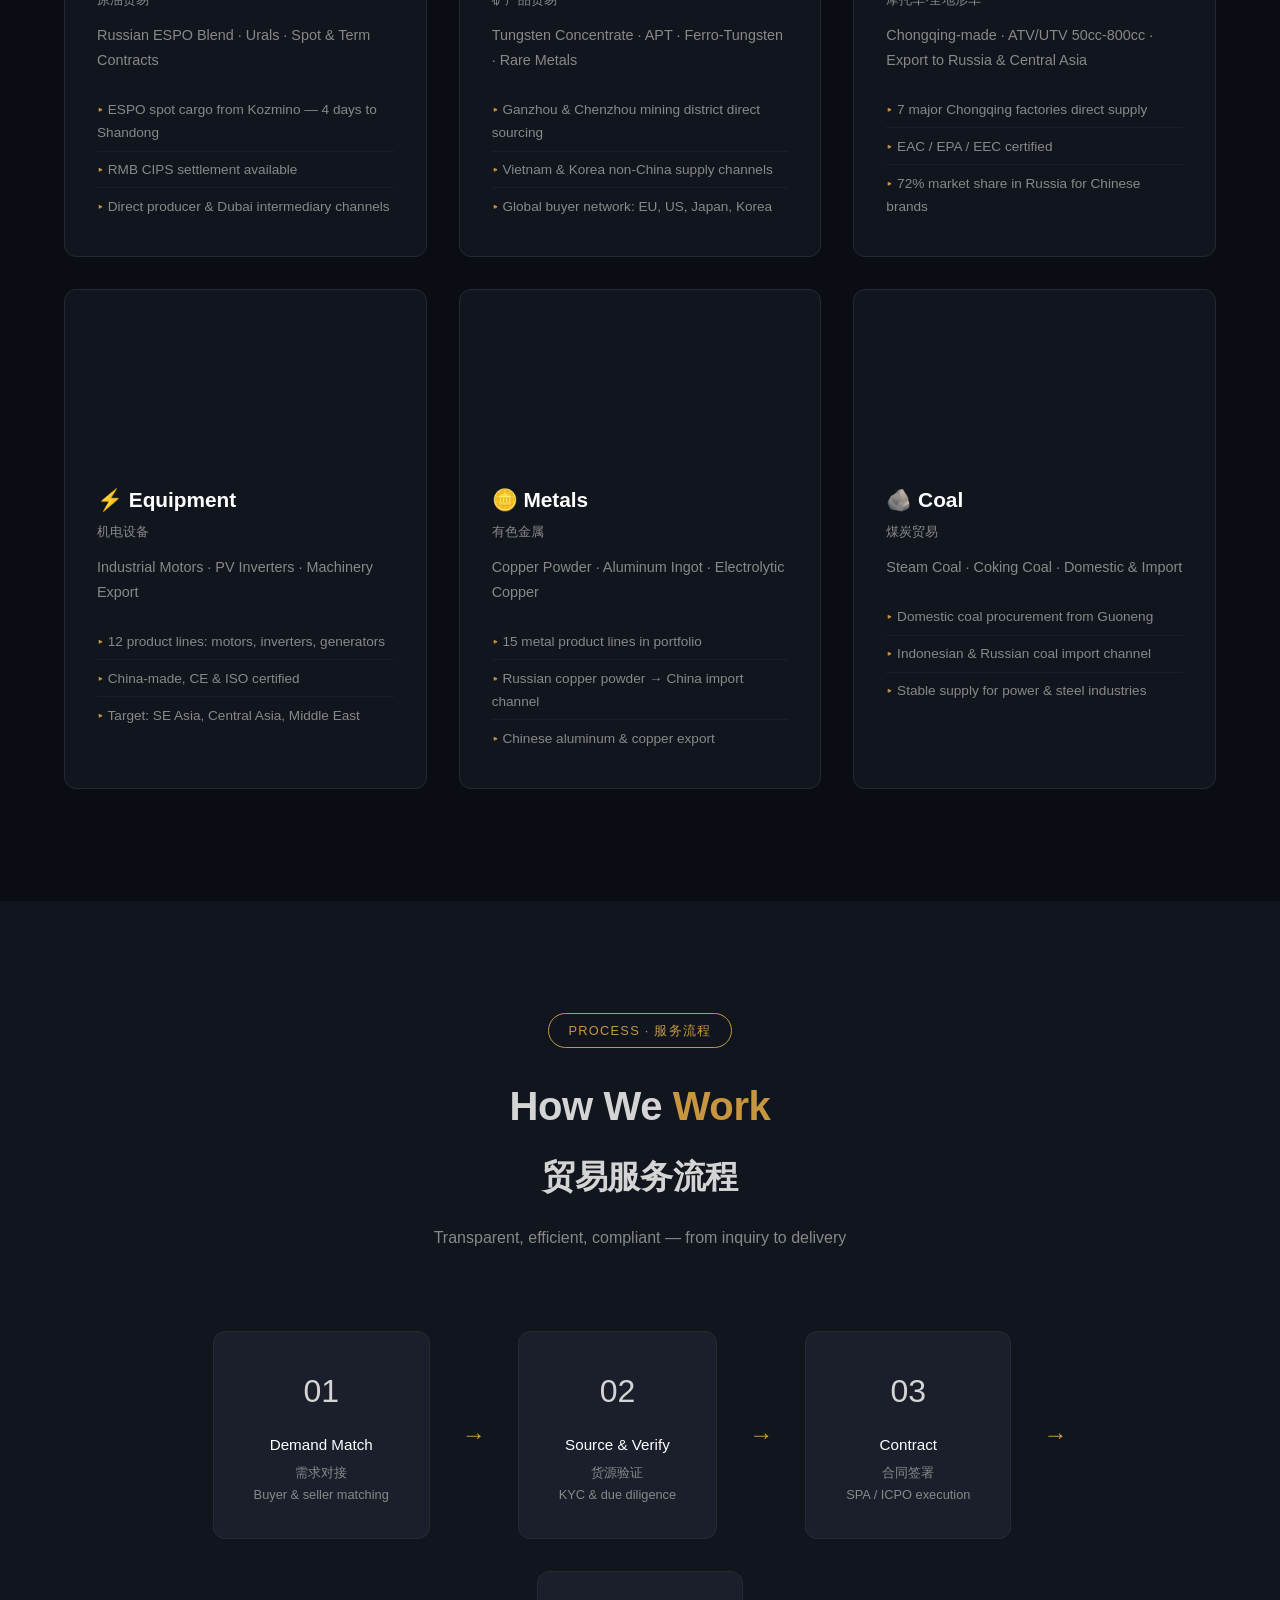
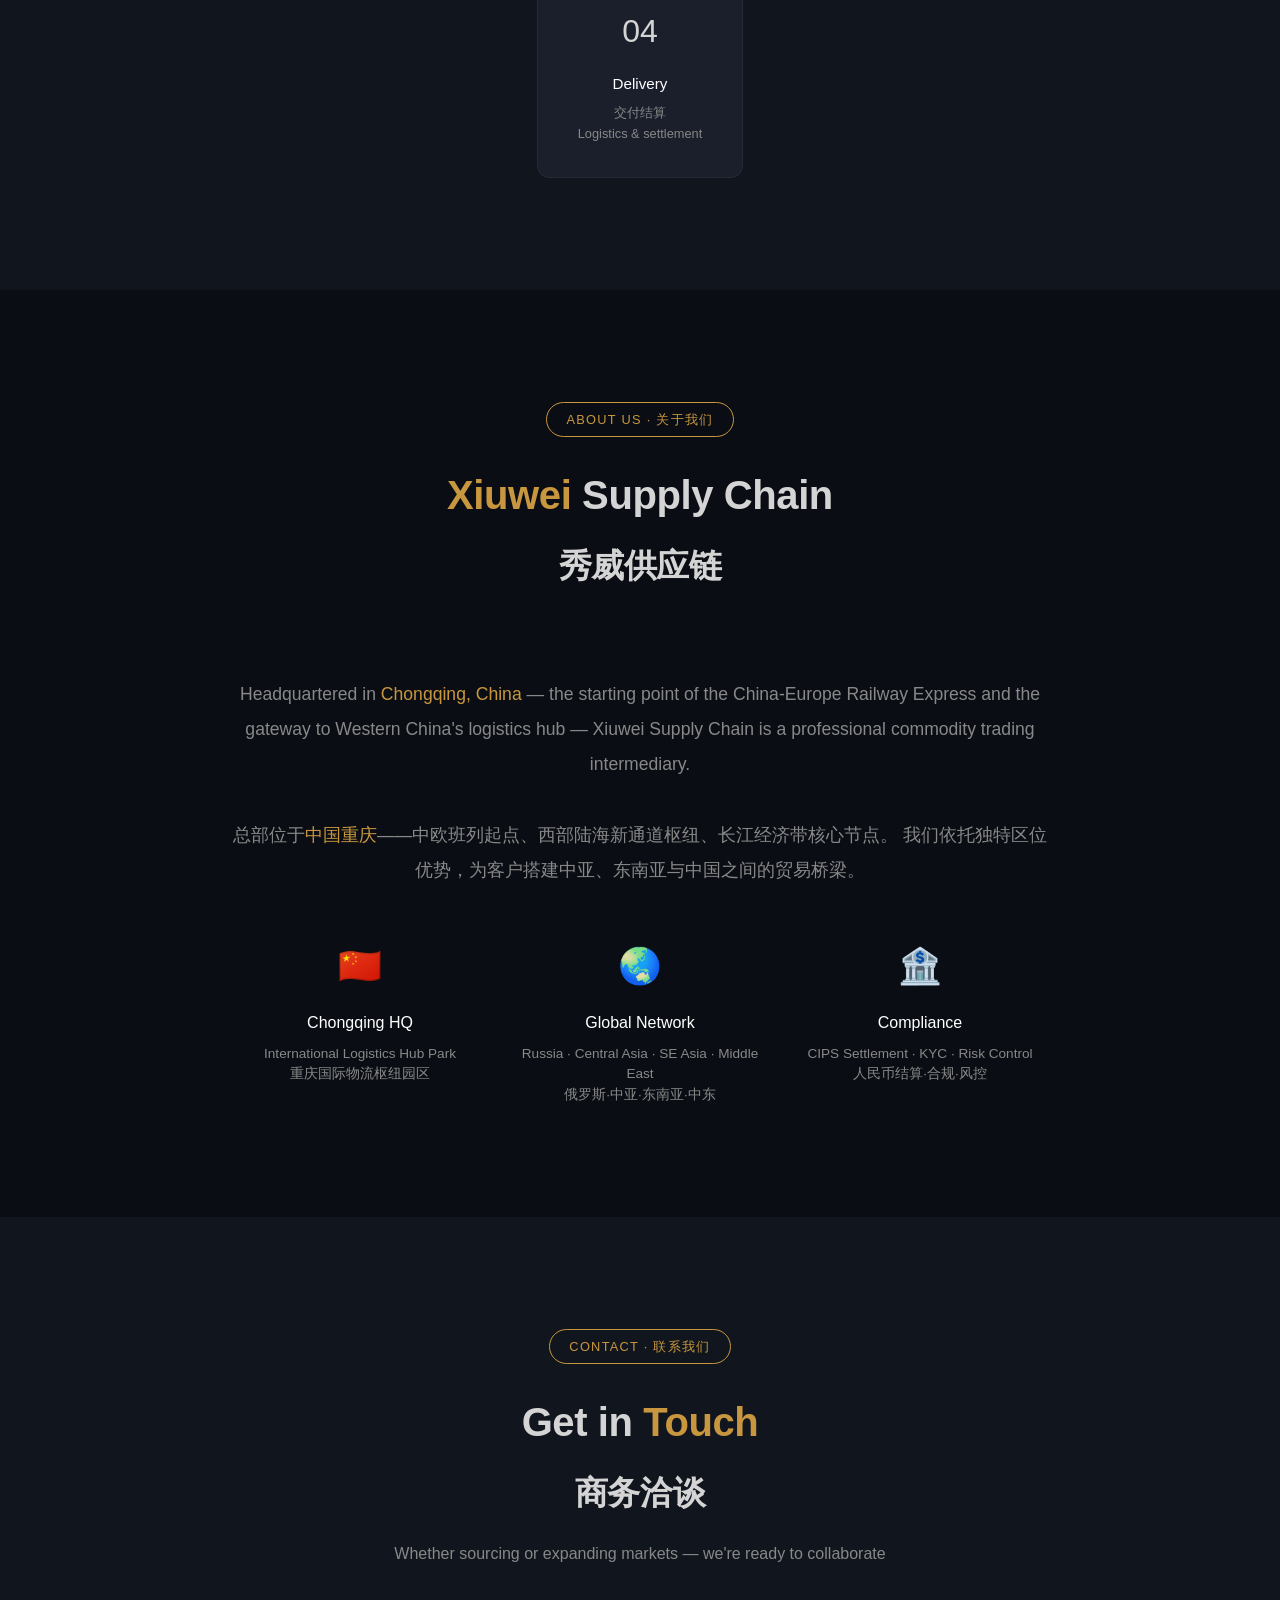
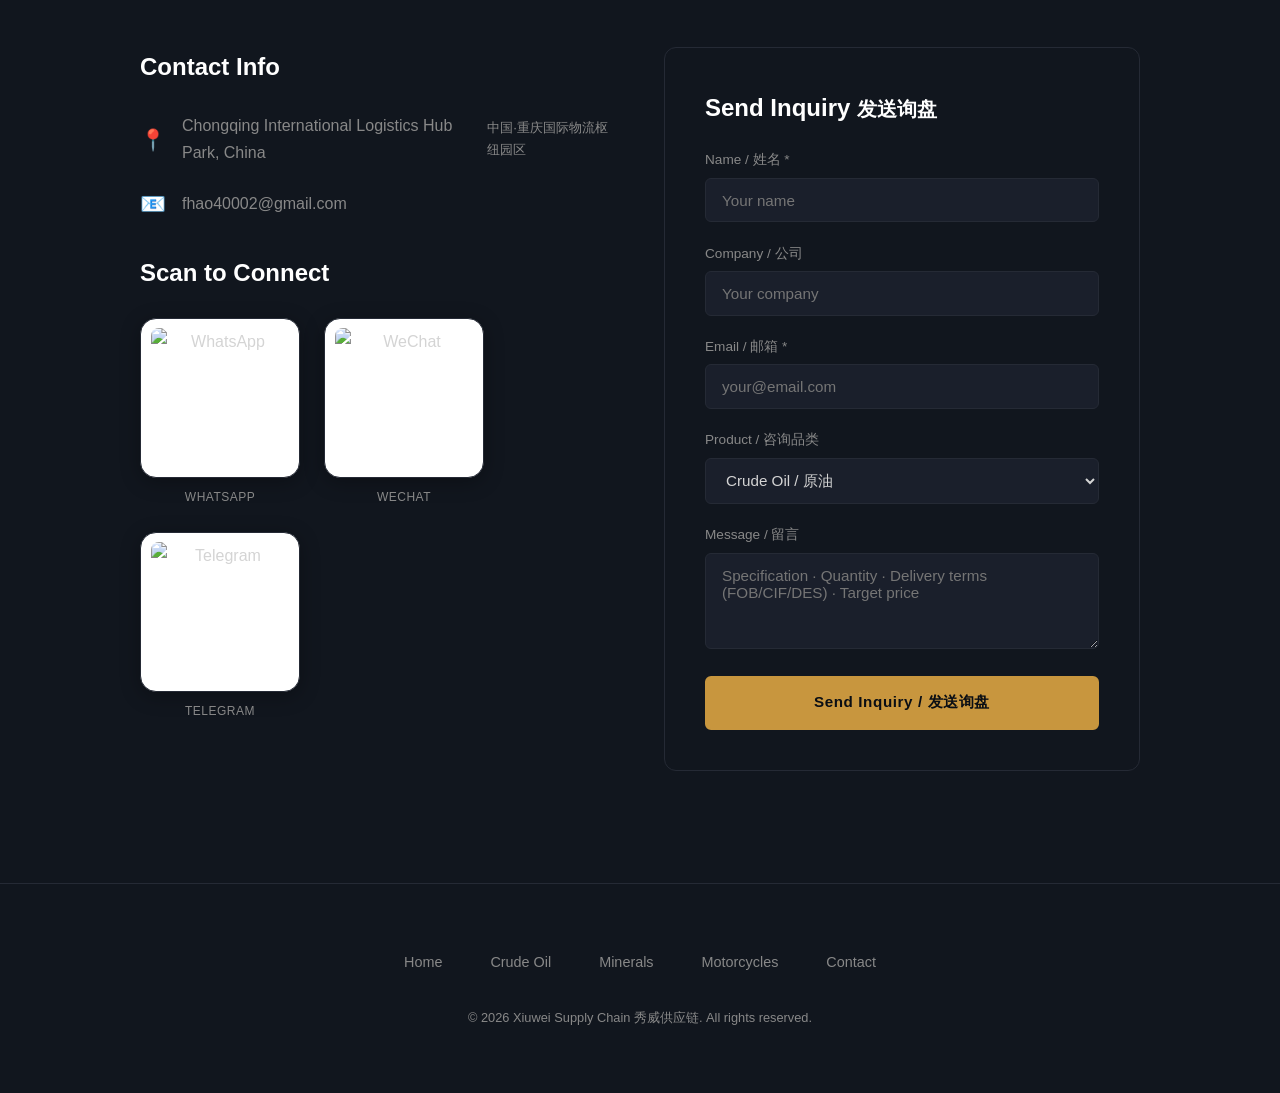
==== commit 96b26dbd: "移除内部汇报用的交易结构图" ====
--- a/index.html
+++ b/index.html
@@ -102,6 +102,45 @@
         </ul>
       </div>
     </a>
+
+    <a href="index.html#contact" class="service-card">
+      <div class="service-img electro-bg"></div>
+      <div class="service-body">
+        <h3>⚡ Equipment <small>机电设备</small></h3>
+        <p>Industrial Motors · PV Inverters · Machinery Export</p>
+        <ul class="features">
+          <li>12 product lines: motors, inverters, generators</li>
+          <li>China-made, CE &amp; ISO certified</li>
+          <li>Target: SE Asia, Central Asia, Middle East</li>
+        </ul>
+      </div>
+    </a>
+
+    <a href="index.html#contact" class="service-card">
+      <div class="service-img metals-bg"></div>
+      <div class="service-body">
+        <h3>🪙 Metals <small>有色金属</small></h3>
+        <p>Copper Powder · Aluminum Ingot · Electrolytic Copper</p>
+        <ul class="features">
+          <li>15 metal product lines in portfolio</li>
+          <li>Russian copper powder → China import channel</li>
+          <li>Chinese aluminum &amp; copper export</li>
+        </ul>
+      </div>
+    </a>
+
+    <a href="index.html#contact" class="service-card">
+      <div class="service-img coal-bg"></div>
+      <div class="service-body">
+        <h3>🪨 Coal <small>煤炭贸易</small></h3>
+        <p>Steam Coal · Coking Coal · Domestic &amp; Import</p>
+        <ul class="features">
+          <li>Domestic coal procurement from Guoneng</li>
+          <li>Indonesian &amp; Russian coal import channel</li>
+          <li>Stable supply for power &amp; steel industries</li>
+        </ul>
+      </div>
+    </a>
   </div>
 </section>
 
@@ -136,10 +175,6 @@
       <h4>Delivery</h4>
       <p>交付结算<br>Logistics &amp; settlement</p>
     </div>
-  </div>
-  <div style="text-align:center;margin-top:4rem;">
-    <img src="img/trade_structure.png" alt="Trade Structure 交易结构" style="max-width:900px;width:100%;border-radius:12px;border:1px solid var(--border);">
-    <p style="color:var(--text-dim);font-size:0.85rem;margin-top:0.8rem;">Trade Service Structure · 贸易服务结构</p>
   </div>
 </section>
 
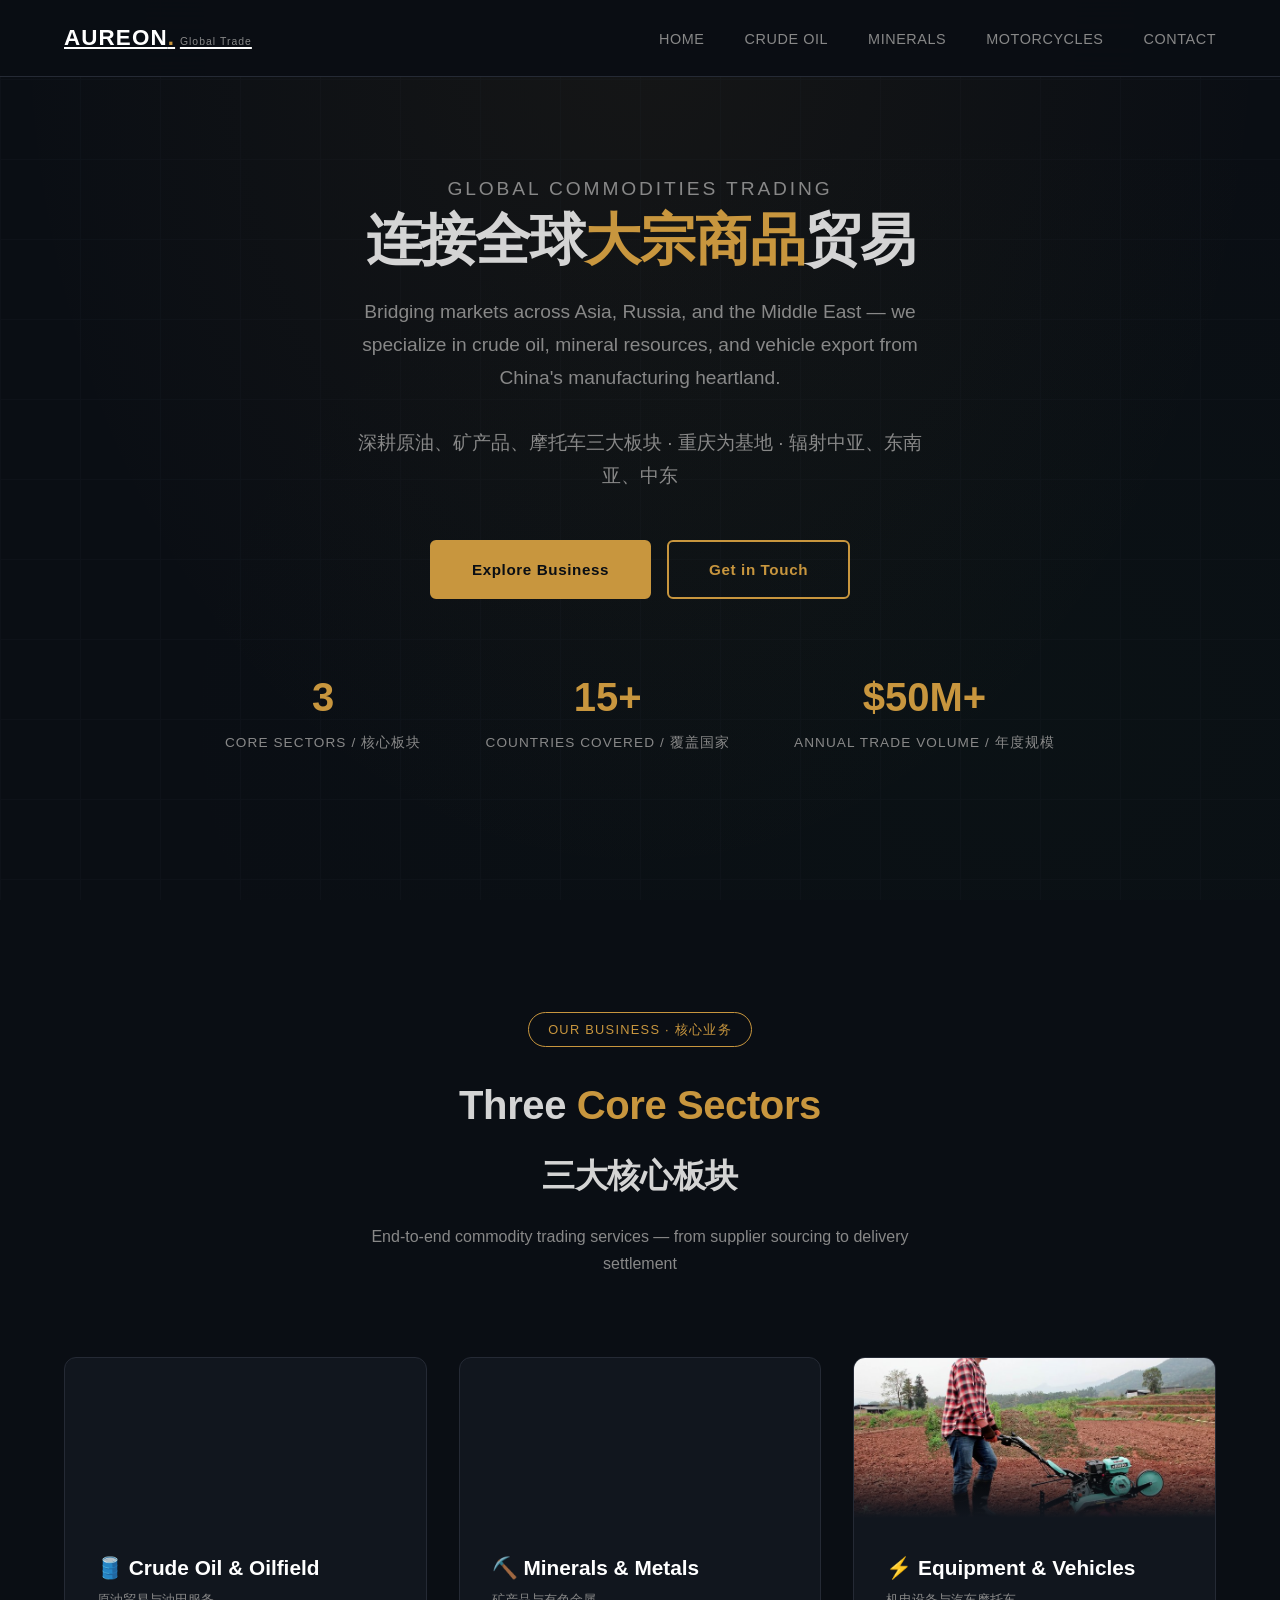
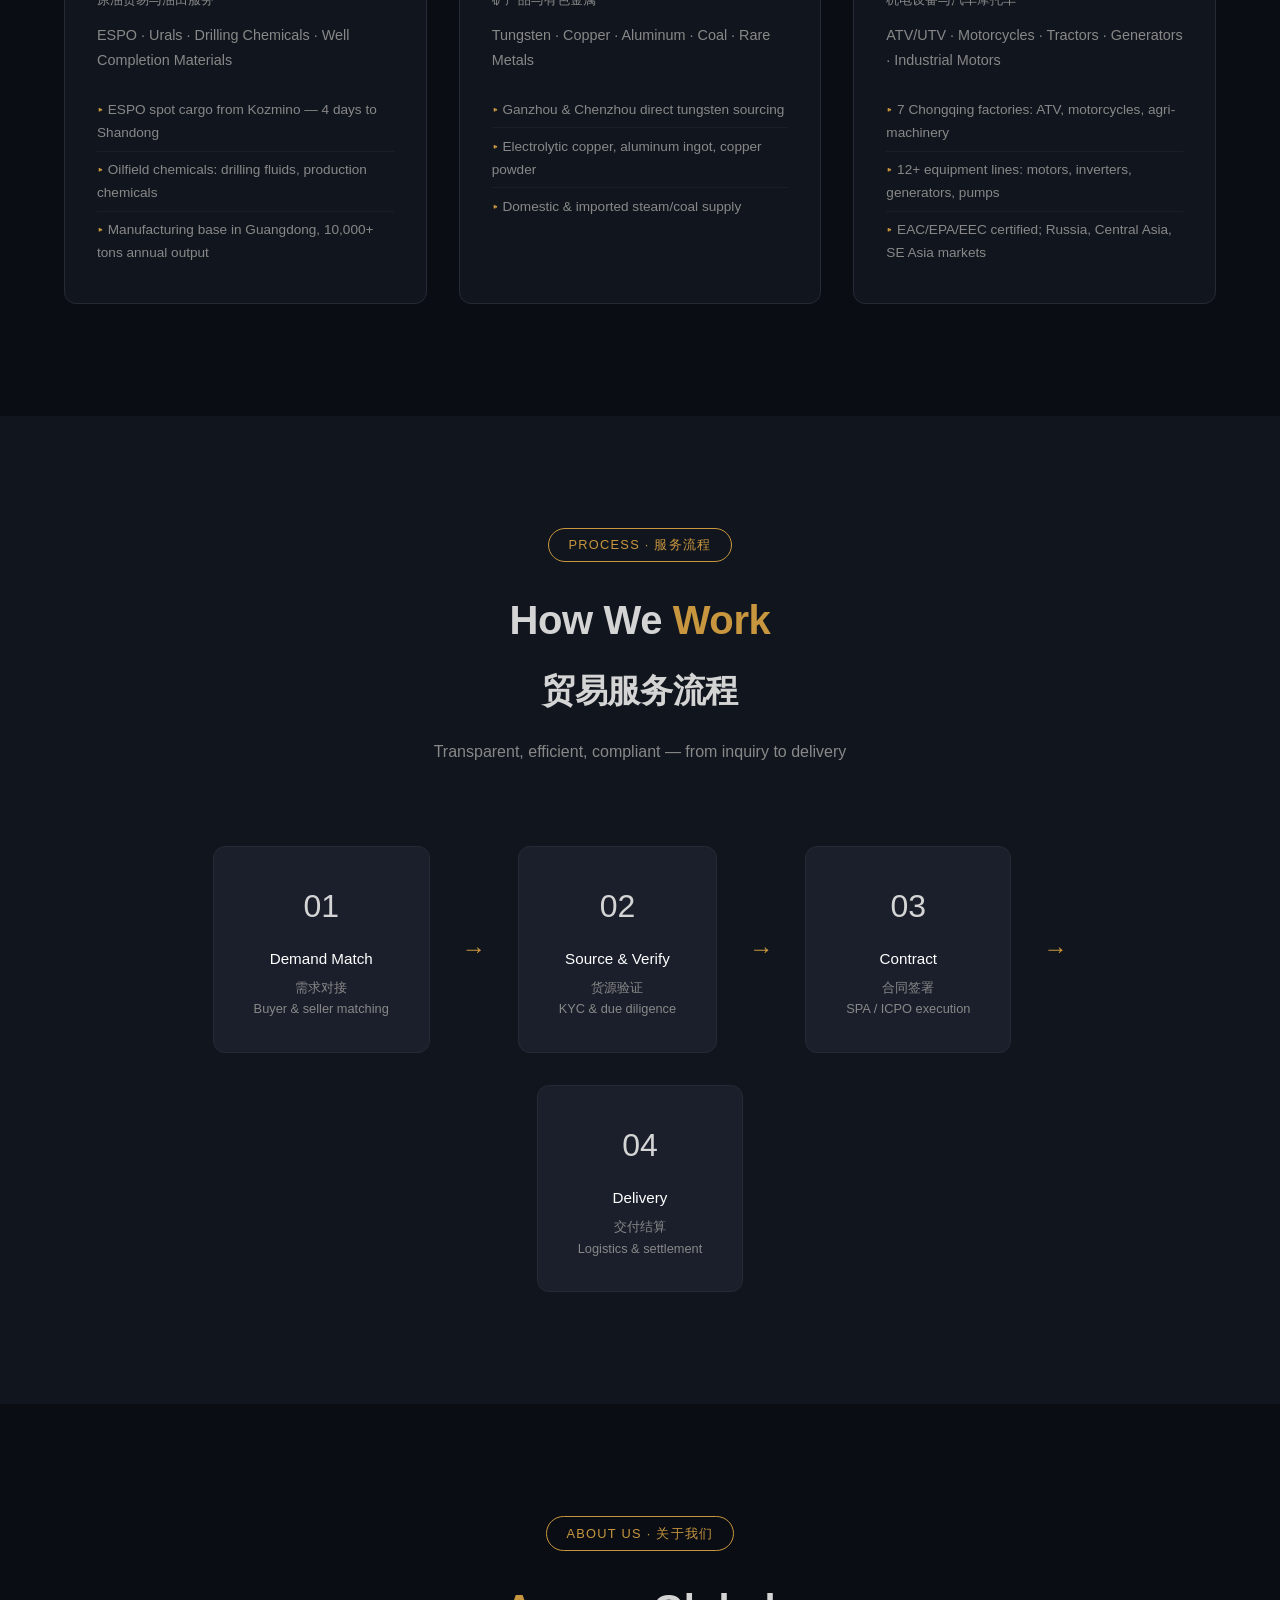
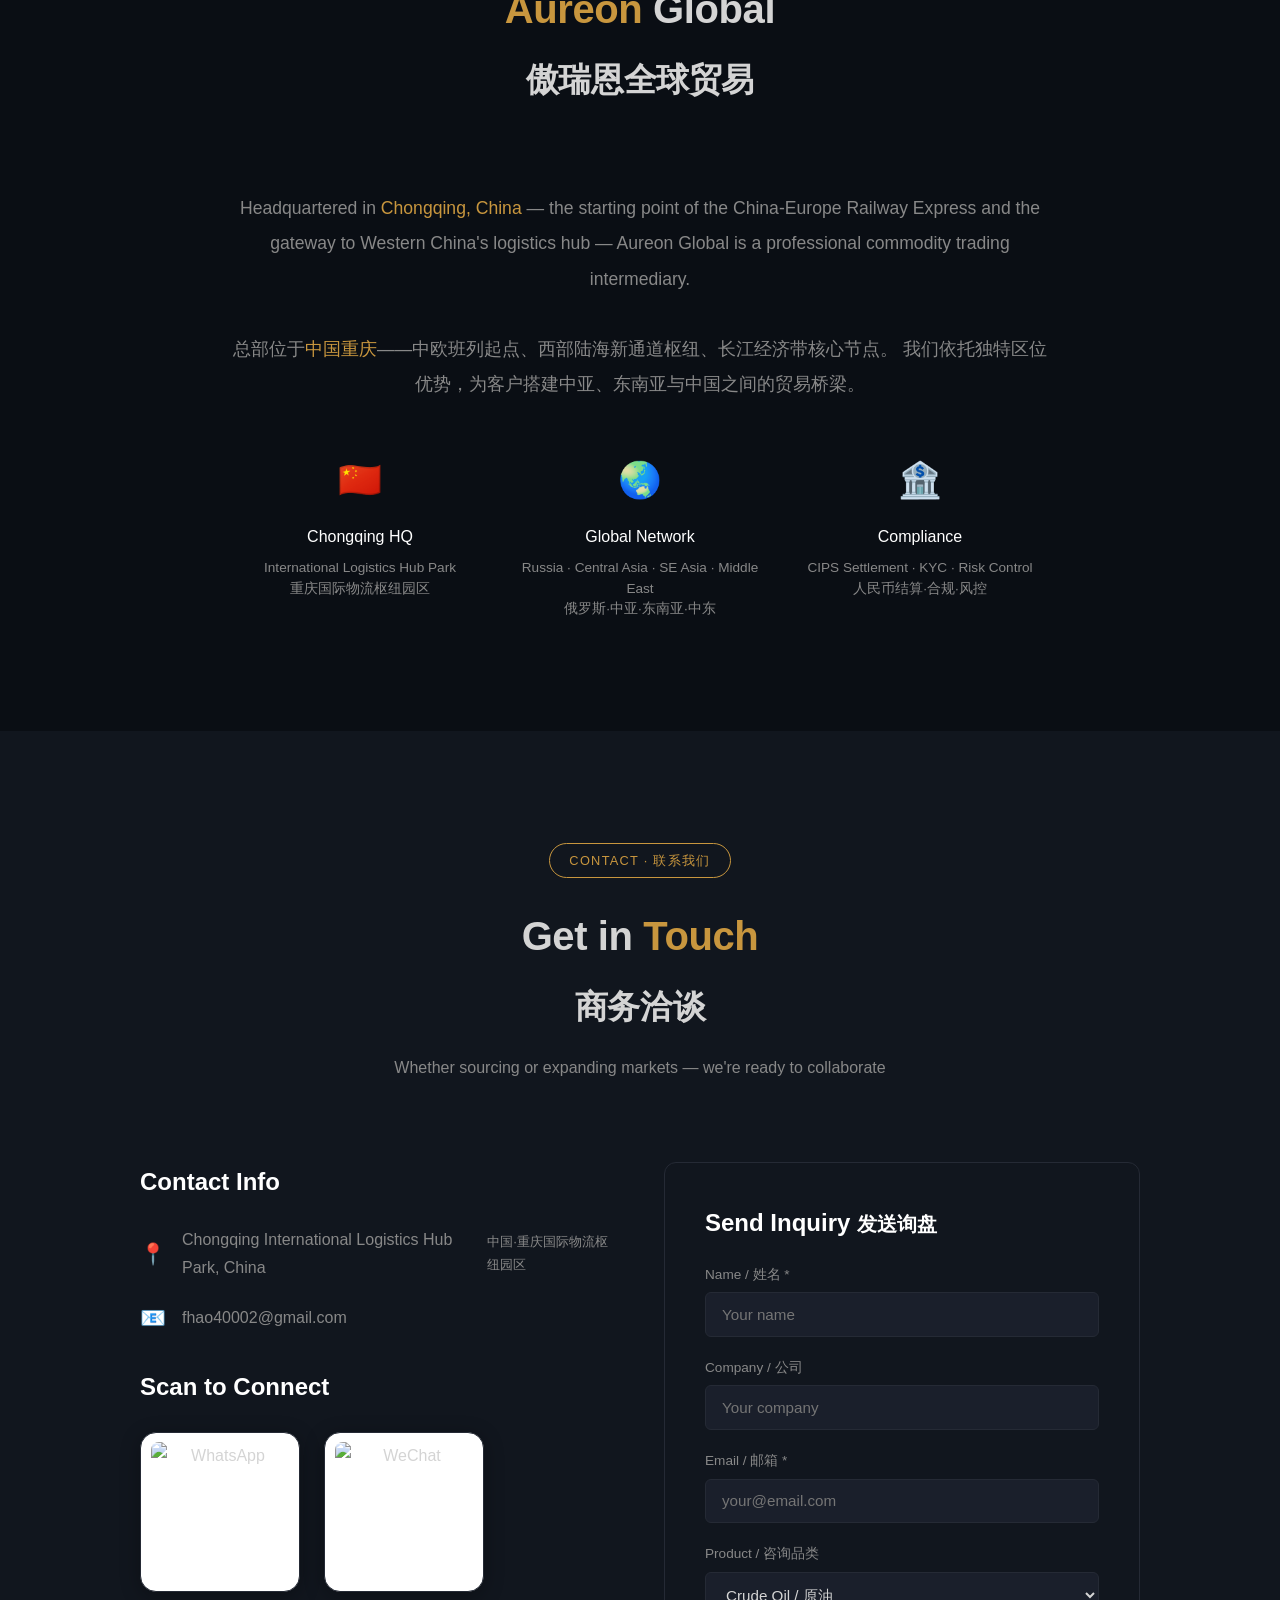
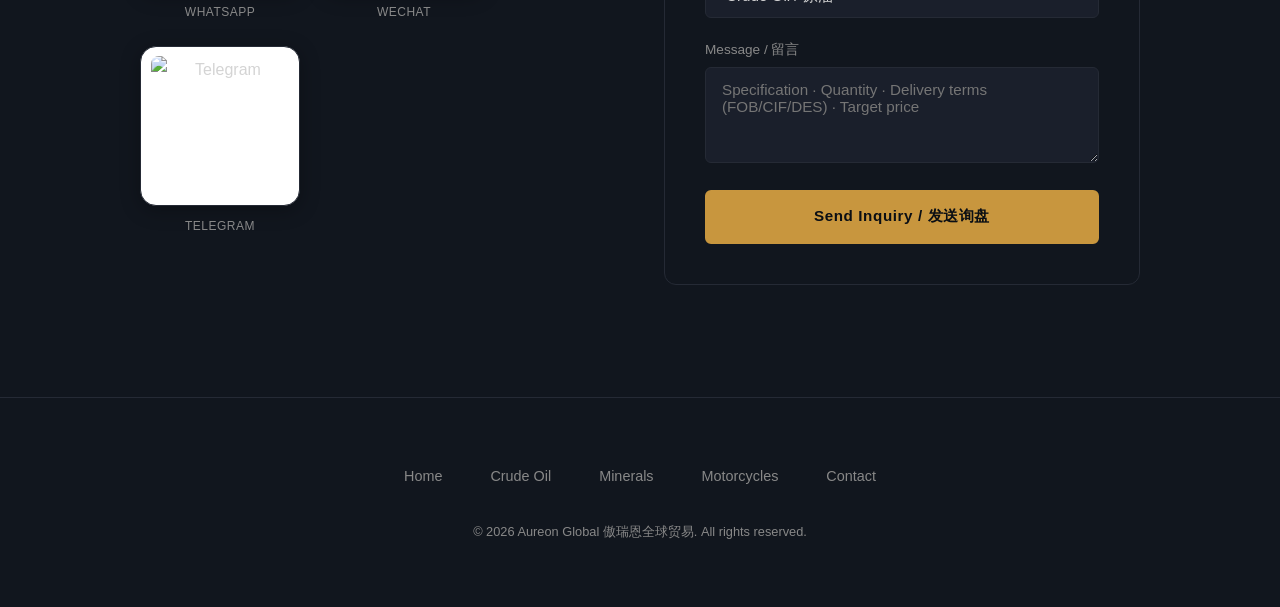
==== commit 1df64fa8: "add analytics tracking" ====
--- a/index.html
+++ b/index.html
@@ -3,15 +3,19 @@
 <head>
 <meta charset="UTF-8">
 <meta name="viewport" content="width=device-width, initial-scale=1.0">
-<meta name="description" content="Xiuwei Supply Chain — Global Commodity Trading: Crude Oil, Minerals, Motorcycles & ATV">
-<title>秀威供应链 | Xiuwei Supply Chain — Global Commodity Trading</title>
+<meta name="description" content="Aureon Global — Global Commodity Trading: Crude Oil, Minerals, Motorcycles & ATV">
+<title>傲瑞恩全球贸易 | Aureon Global — Global Commodity Trading</title>
 <link rel="stylesheet" href="css/style.css">
+<!-- 百度统计：去 tongji.baidu.com 注册，把 BAIDU_TONGJI_ID 替换成你的ID -->
+<script>var _hmt=_hmt||[];(function(){var hm=document.createElement("script");hm.src="https://hm.baidu.com/hm.js?BAIDU_TONGJI_ID";var s=document.getElementsByTagName("script")[0];s.parentNode.insertBefore(hm,s);})();</script>
+<!-- 临时计数 -->
+<script>(function(){var k='_av';var v=parseInt(localStorage.getItem(k)||0);localStorage.setItem(k,++v);console.log('Aureon visit #'+v);})();</script>
 </head>
 <body>
 
 <!-- NAV -->
 <nav class="navbar">
-  <a href="index.html" class="logo">XIUWEI<span>.</span><small>Supply Chain</small></a>
+  <a href="index.html" class="logo">AUREON<span>.</span><small>Global Trade</small></a>
   <button class="mobile-toggle" onclick="toggleMenu()" aria-label="Menu">☰</button>
   <ul class="nav-links" id="navLinks">
     <li><a href="index.html" class="active">Home</a></li>
@@ -65,79 +69,40 @@
   <div class="services-grid">
 
     <a href="oil.html" class="service-card">
-      <div class="service-img oil-bg"></div>
+      <div class="service-img" style="background-image:url('img/oilfield_01.jpg')"></div>
       <div class="service-body">
-        <h3>🛢️ Crude Oil <small>原油贸易</small></h3>
-        <p>Russian ESPO Blend · Urals · Spot &amp; Term Contracts</p>
+        <h3>🛢️ Crude Oil &amp; Oilfield <small>原油贸易与油田服务</small></h3>
+        <p>ESPO · Urals · Drilling Chemicals · Well Completion Materials</p>
         <ul class="features">
           <li>ESPO spot cargo from Kozmino — 4 days to Shandong</li>
-          <li>RMB CIPS settlement available</li>
-          <li>Direct producer &amp; Dubai intermediary channels</li>
+          <li>Oilfield chemicals: drilling fluids, production chemicals</li>
+          <li>Manufacturing base in Guangdong, 10,000+ tons annual output</li>
         </ul>
       </div>
     </a>
 
     <a href="minerals.html" class="service-card">
-      <div class="service-img minerals-bg"></div>
+      <div class="service-img" style="background-image:url('img/oilfield_04.jpg')"></div>
       <div class="service-body">
-        <h3>⛏️ Minerals <small>矿产品贸易</small></h3>
-        <p>Tungsten Concentrate · APT · Ferro-Tungsten · Rare Metals</p>
+        <h3>⛏️ Minerals &amp; Metals <small>矿产品与有色金属</small></h3>
+        <p>Tungsten · Copper · Aluminum · Coal · Rare Metals</p>
         <ul class="features">
-          <li>Ganzhou &amp; Chenzhou mining district direct sourcing</li>
-          <li>Vietnam &amp; Korea non-China supply channels</li>
-          <li>Global buyer network: EU, US, Japan, Korea</li>
+          <li>Ganzhou &amp; Chenzhou direct tungsten sourcing</li>
+          <li>Electrolytic copper, aluminum ingot, copper powder</li>
+          <li>Domestic &amp; imported steam/coal supply</li>
         </ul>
       </div>
     </a>
 
     <a href="motorcycles.html" class="service-card">
-      <div class="service-img moto-bg"></div>
+      <div class="service-img" style="background-image:url('img/agrimach_01.jpg')"></div>
       <div class="service-body">
-        <h3>🏍️ Motorcycles &amp; ATV <small>摩托车·全地形车</small></h3>
-        <p>Chongqing-made · ATV/UTV 50cc-800cc · Export to Russia &amp; Central Asia</p>
+        <h3>⚡ Equipment &amp; Vehicles <small>机电设备与汽车摩托车</small></h3>
+        <p>ATV/UTV · Motorcycles · Tractors · Generators · Industrial Motors</p>
         <ul class="features">
-          <li>7 major Chongqing factories direct supply</li>
-          <li>EAC / EPA / EEC certified</li>
-          <li>72% market share in Russia for Chinese brands</li>
-        </ul>
-      </div>
-    </a>
-
-    <a href="index.html#contact" class="service-card">
-      <div class="service-img electro-bg"></div>
-      <div class="service-body">
-        <h3>⚡ Equipment <small>机电设备</small></h3>
-        <p>Industrial Motors · PV Inverters · Machinery Export</p>
-        <ul class="features">
-          <li>12 product lines: motors, inverters, generators</li>
-          <li>China-made, CE &amp; ISO certified</li>
-          <li>Target: SE Asia, Central Asia, Middle East</li>
-        </ul>
-      </div>
-    </a>
-
-    <a href="index.html#contact" class="service-card">
-      <div class="service-img metals-bg"></div>
-      <div class="service-body">
-        <h3>🪙 Metals <small>有色金属</small></h3>
-        <p>Copper Powder · Aluminum Ingot · Electrolytic Copper</p>
-        <ul class="features">
-          <li>15 metal product lines in portfolio</li>
-          <li>Russian copper powder → China import channel</li>
-          <li>Chinese aluminum &amp; copper export</li>
-        </ul>
-      </div>
-    </a>
-
-    <a href="index.html#contact" class="service-card">
-      <div class="service-img coal-bg"></div>
-      <div class="service-body">
-        <h3>🪨 Coal <small>煤炭贸易</small></h3>
-        <p>Steam Coal · Coking Coal · Domestic &amp; Import</p>
-        <ul class="features">
-          <li>Domestic coal procurement from Guoneng</li>
-          <li>Indonesian &amp; Russian coal import channel</li>
-          <li>Stable supply for power &amp; steel industries</li>
+          <li>7 Chongqing factories: ATV, motorcycles, agri-machinery</li>
+          <li>12+ equipment lines: motors, inverters, generators, pumps</li>
+          <li>EAC/EPA/EEC certified; Russia, Central Asia, SE Asia markets</li>
         </ul>
       </div>
     </a>
@@ -182,11 +147,11 @@
 <section class="section" id="about">
   <div class="section-header">
     <span class="tag">About Us · 关于我们</span>
-    <h2><span class="gold">Xiuwei</span> Supply Chain<br><small>秀威供应链</small></h2>
+    <h2><span class="gold">Aureon</span> Global<br><small>傲瑞恩全球贸易</small></h2>
   </div>
   <div style="max-width:820px;margin:0 auto;text-align:center;">
     <p style="color:var(--text-dim);font-size:1.1rem;line-height:2;margin-bottom:2rem;">
-      Headquartered in <span class="gold">Chongqing, China</span> — the starting point of the China-Europe Railway Express and the gateway to Western China's logistics hub — Xiuwei Supply Chain is a professional commodity trading intermediary.
+      Headquartered in <span class="gold">Chongqing, China</span> — the starting point of the China-Europe Railway Express and the gateway to Western China's logistics hub — Aureon Global is a professional commodity trading intermediary.
       <br><br>
       总部位于<span class="gold">中国重庆</span>——中欧班列起点、西部陆海新通道枢纽、长江经济带核心节点。
       我们依托独特区位优势，为客户搭建中亚、东南亚与中国之间的贸易桥梁。
@@ -282,7 +247,7 @@
     <li><a href="motorcycles.html">Motorcycles</a></li>
     <li><a href="#contact">Contact</a></li>
   </ul>
-  <p class="copyright">&copy; 2026 Xiuwei Supply Chain 秀威供应链. All rights reserved.</p>
+  <p class="copyright">&copy; 2026 Aureon Global 傲瑞恩全球贸易. All rights reserved.</p>
 </footer>
 
 <script src="js/main.js"></script>
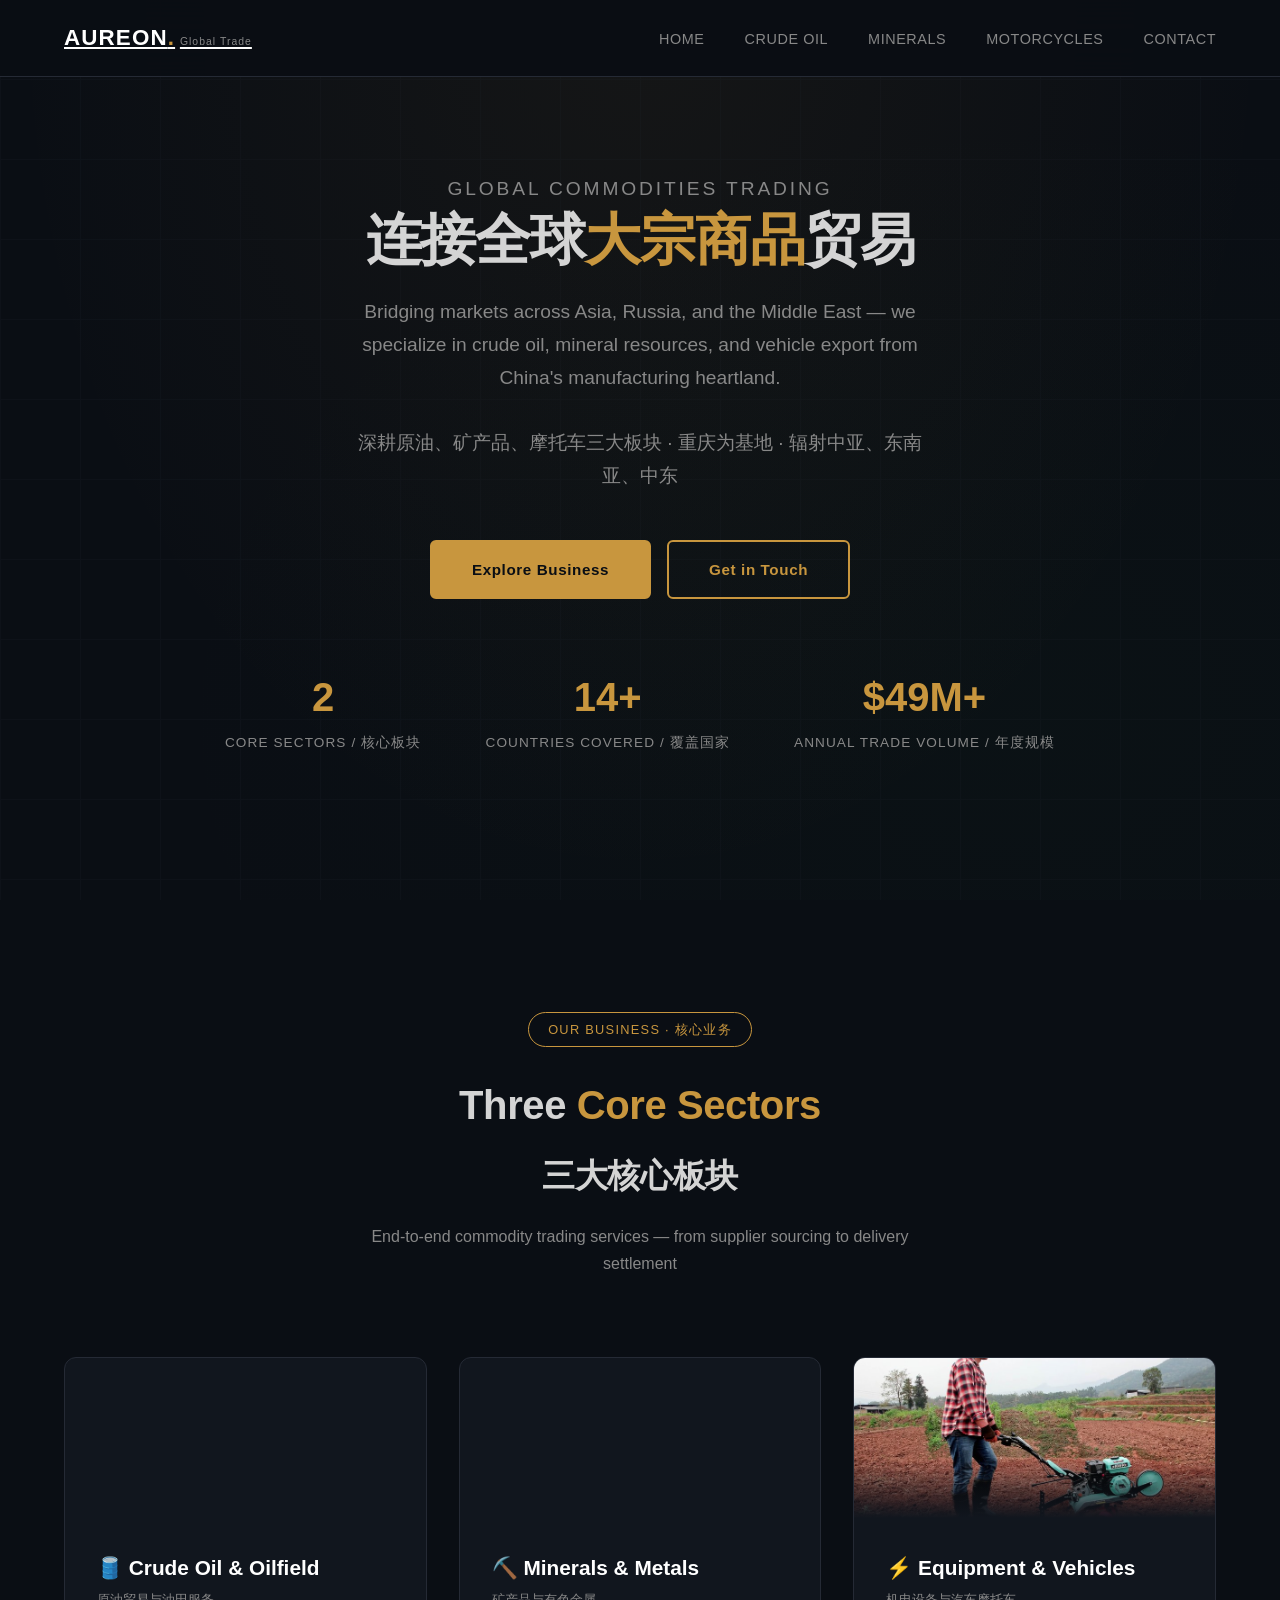
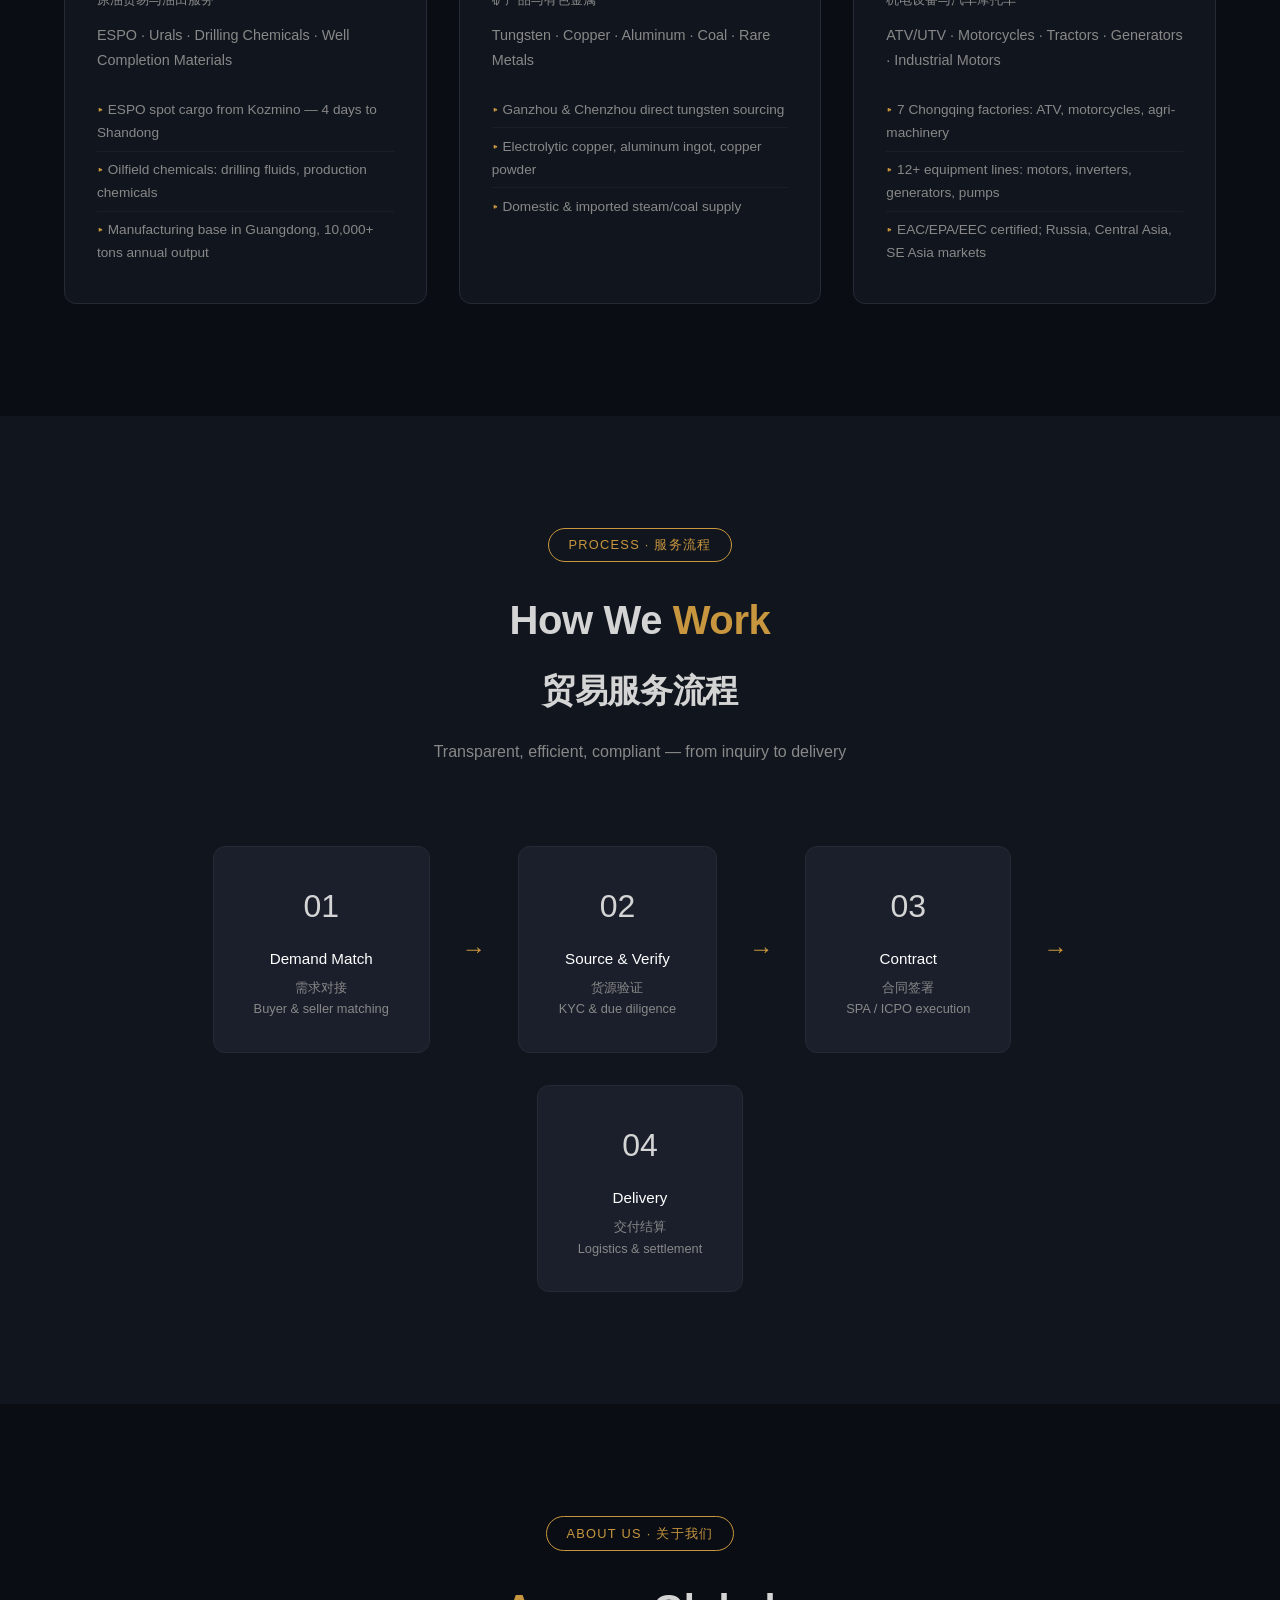
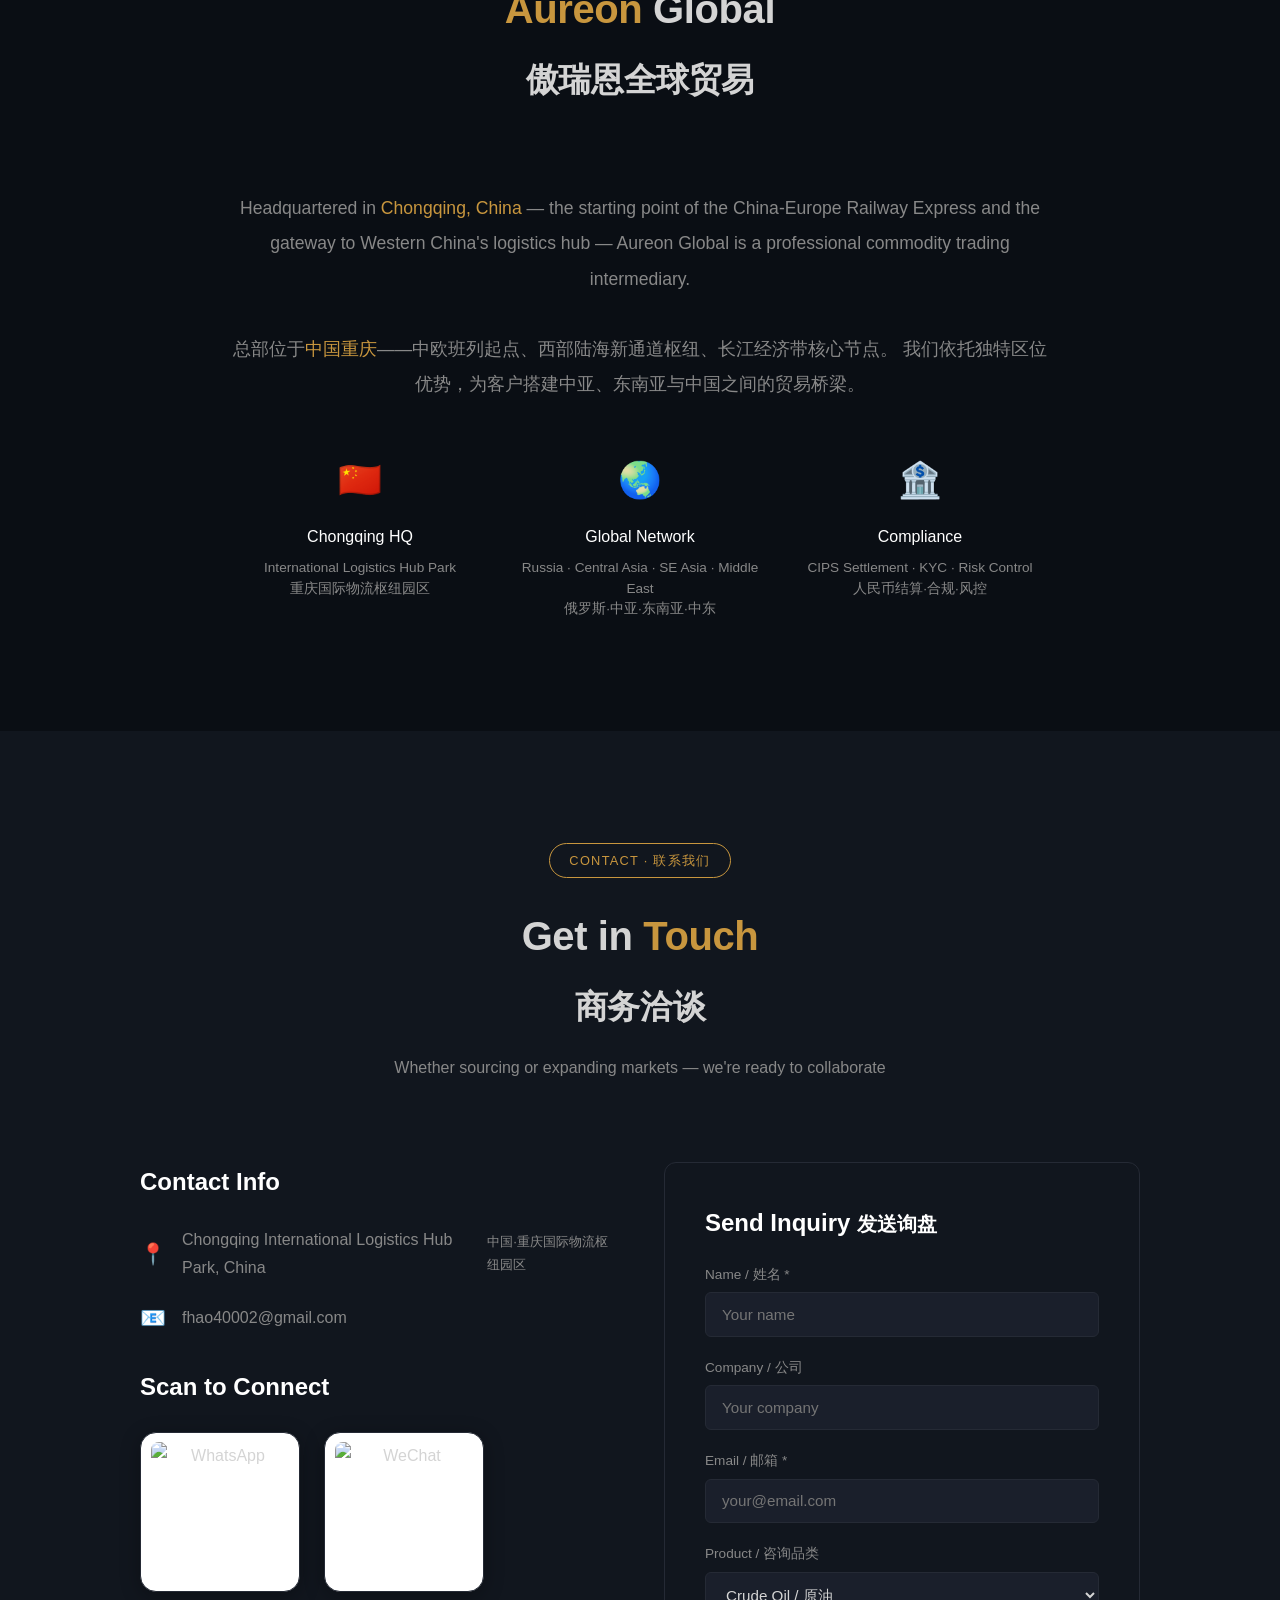
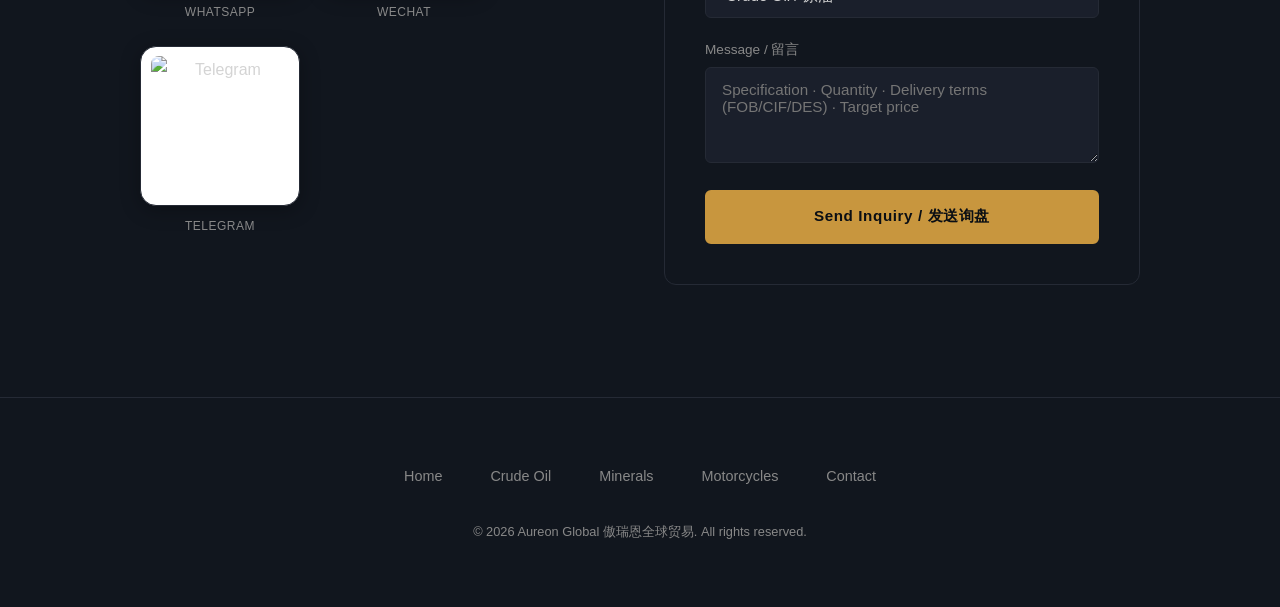
==== commit 12ca874d: "SEO optimize + invisible tracker + sitemap" ====
--- a/index.html
+++ b/index.html
@@ -3,8 +3,16 @@
 <head>
 <meta charset="UTF-8">
 <meta name="viewport" content="width=device-width, initial-scale=1.0">
-<meta name="description" content="Aureon Global — Global Commodity Trading: Crude Oil, Minerals, Motorcycles & ATV">
-<title>傲瑞恩全球贸易 | Aureon Global — Global Commodity Trading</title>
+<title>傲瑞恩全球贸易 | 原油_矿产_摩托车大宗商品进出口 | Aureon Global Trade</title>
+<meta name="description" content="傲瑞恩全球贸易 — 原油进口、矿产品贸易、摩托车及ATV出口。中国大宗商品供应链服务商。Aureon Global: Crude Oil, Minerals, Motorcycles Trading.">
+<meta name="keywords" content="大宗商品贸易,原油进口,矿产品采购,摩托车出口,硫磺,加拿大硫磺,供应链,防城港,commodity trading,crude oil,sulphur,minerals,motorcycle export,China">
+<meta name="robots" content="index,follow">
+<link rel="canonical" href="https://fhao40002-jpg.github.io/aureon/">
+<!-- ═══════════════════════════════════════════ -->
+<!-- 此为傲瑞恩全球贸易(Aureon Global)官网源码 -->
+<!-- 未经授权克隆/复制/使用本网站源码将追究法律责任 -->
+<!-- 如需正版授权或合作: info@aureon-trading.com -->
+<!-- ═══════════════════════════════════════════ -->
 <link rel="stylesheet" href="css/style.css">
 <!-- 百度统计：去 tongji.baidu.com 注册，把 BAIDU_TONGJI_ID 替换成你的ID -->
 <script>var _hmt=_hmt||[];(function(){var hm=document.createElement("script");hm.src="https://hm.baidu.com/hm.js?BAIDU_TONGJI_ID";var s=document.getElementsByTagName("script")[0];s.parentNode.insertBefore(hm,s);})();</script>
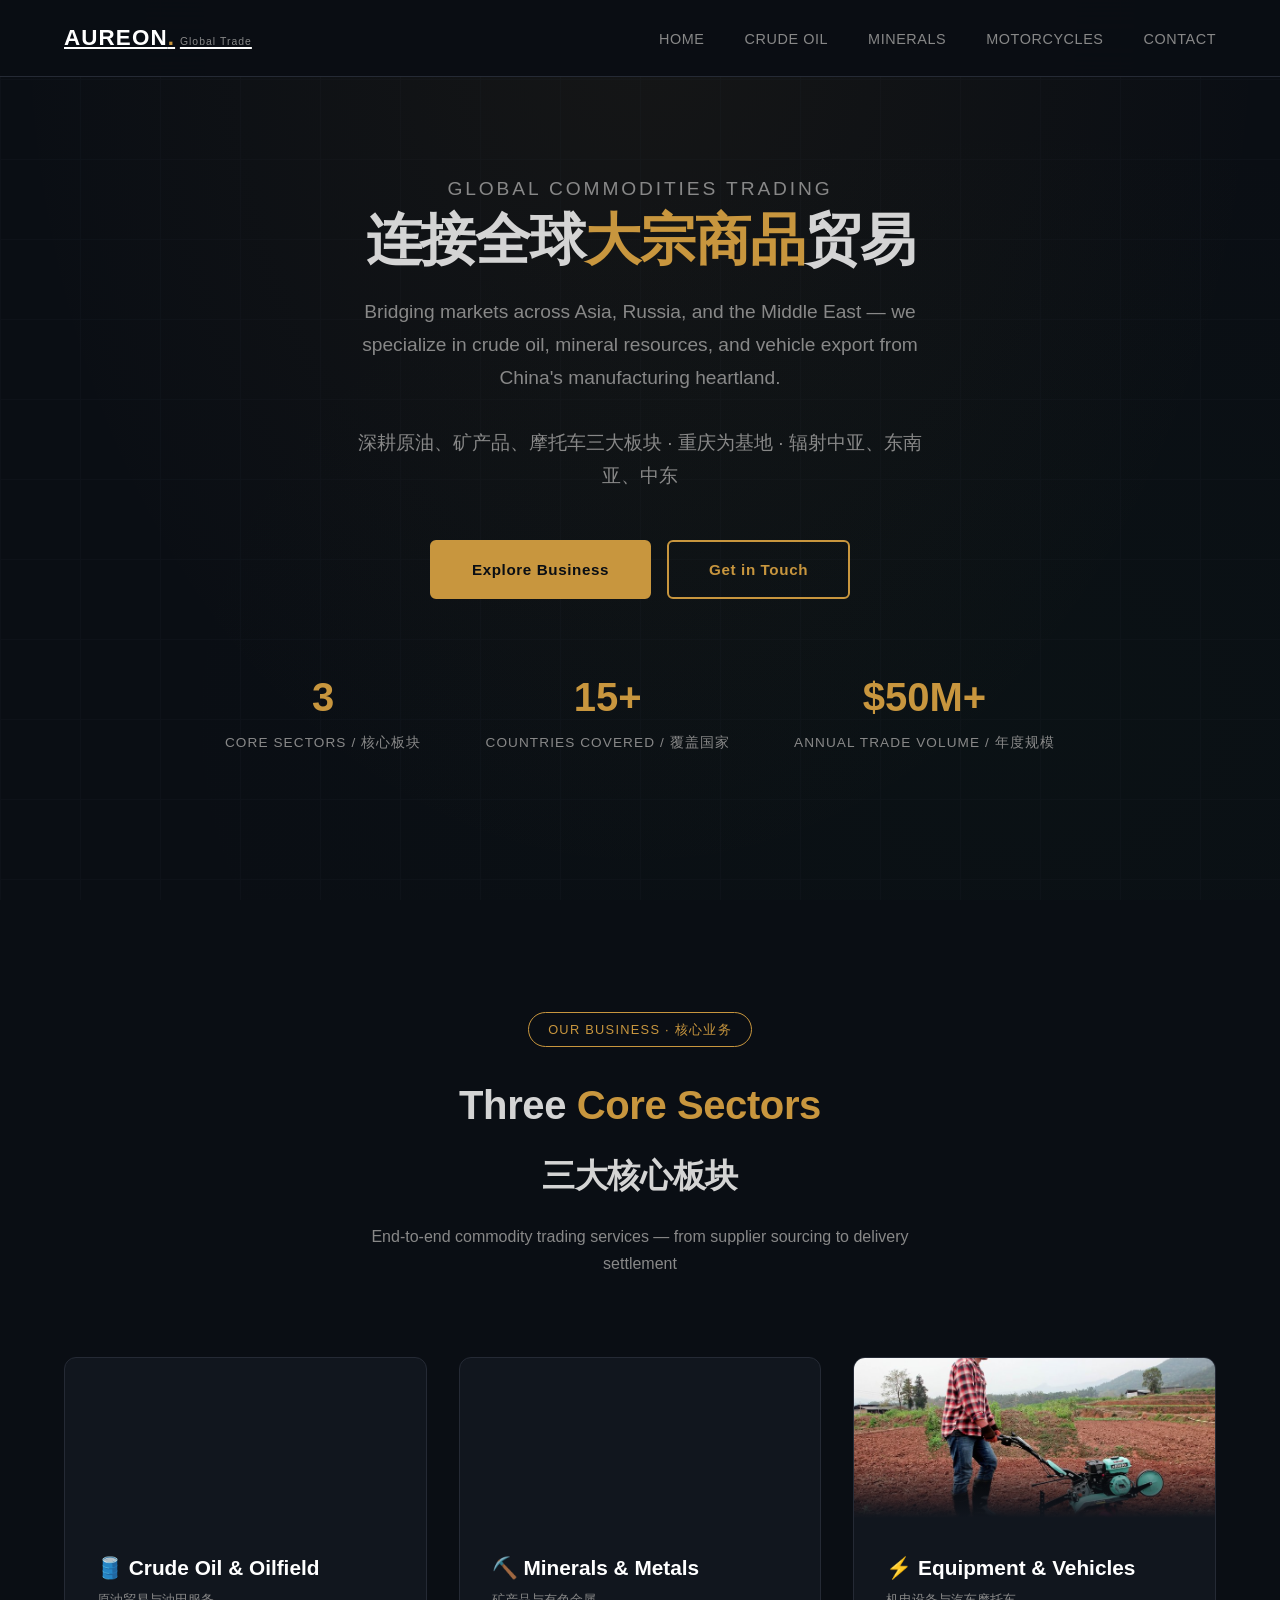
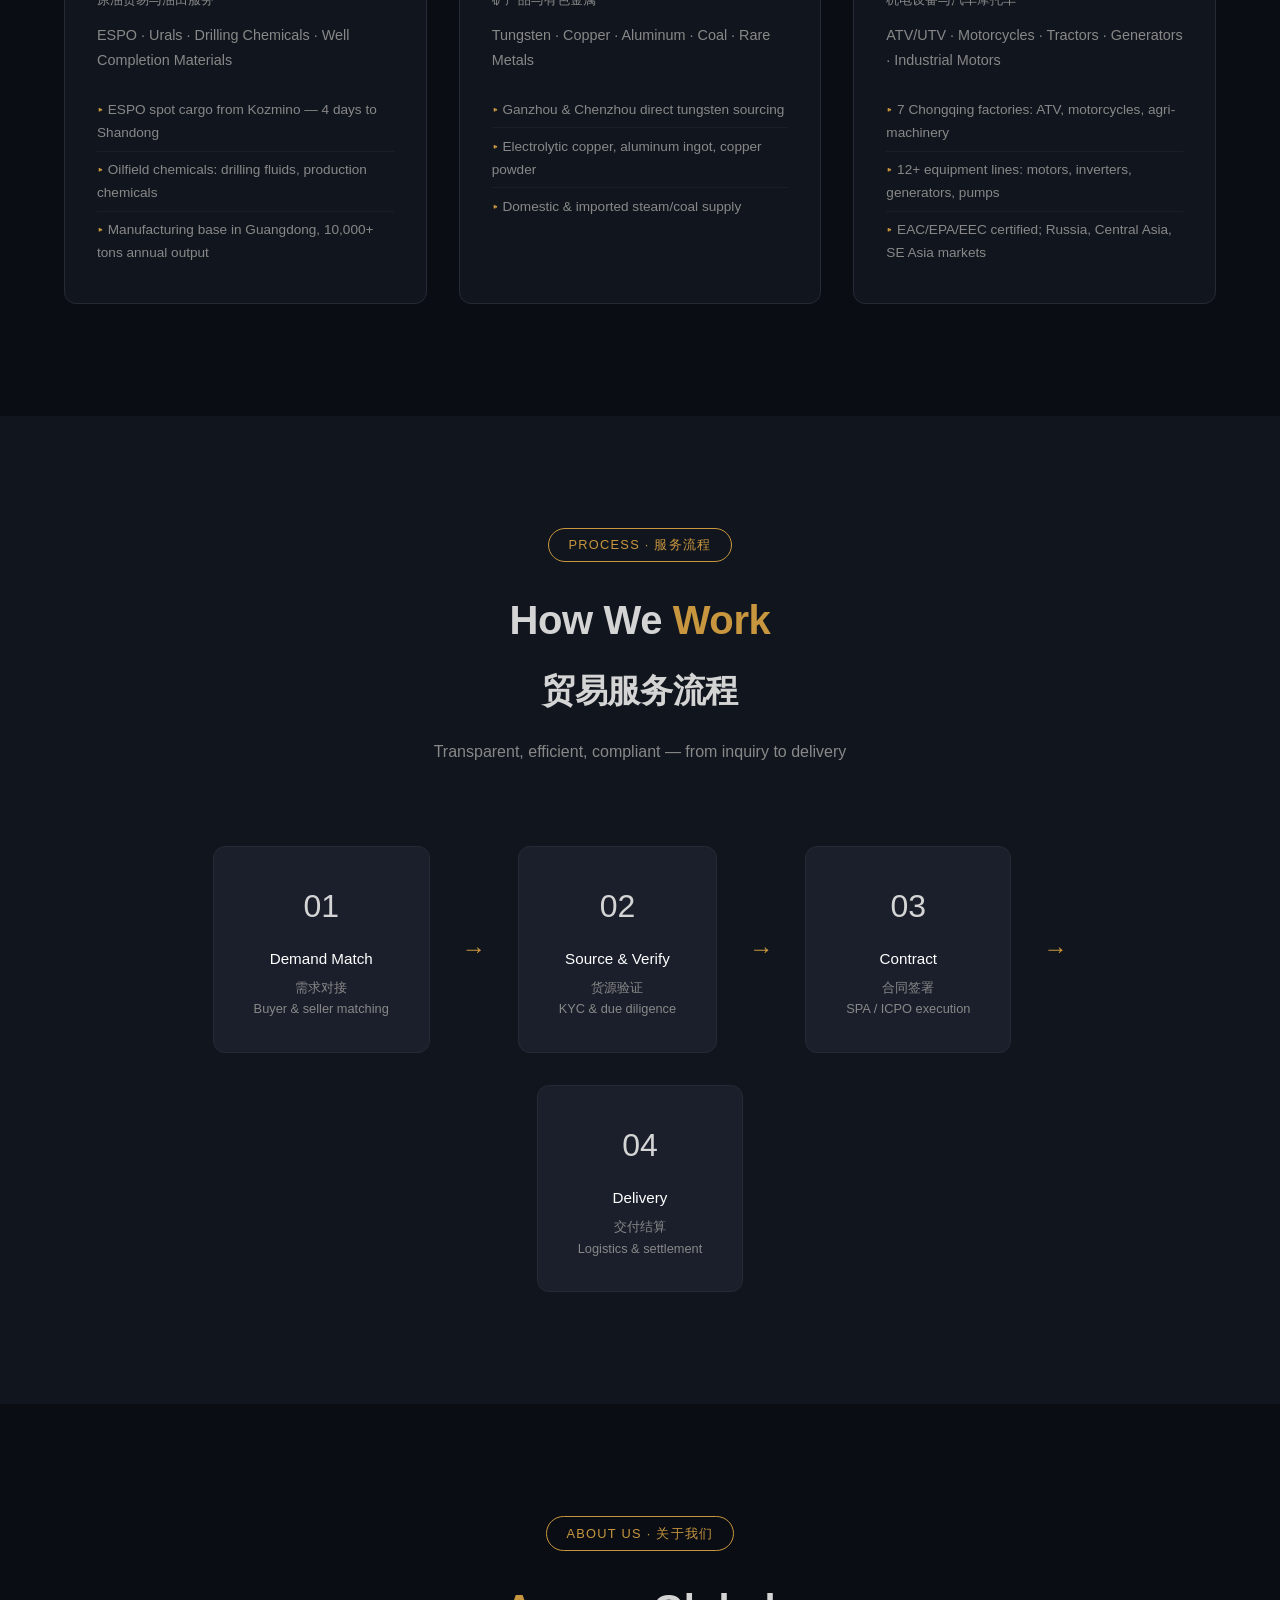
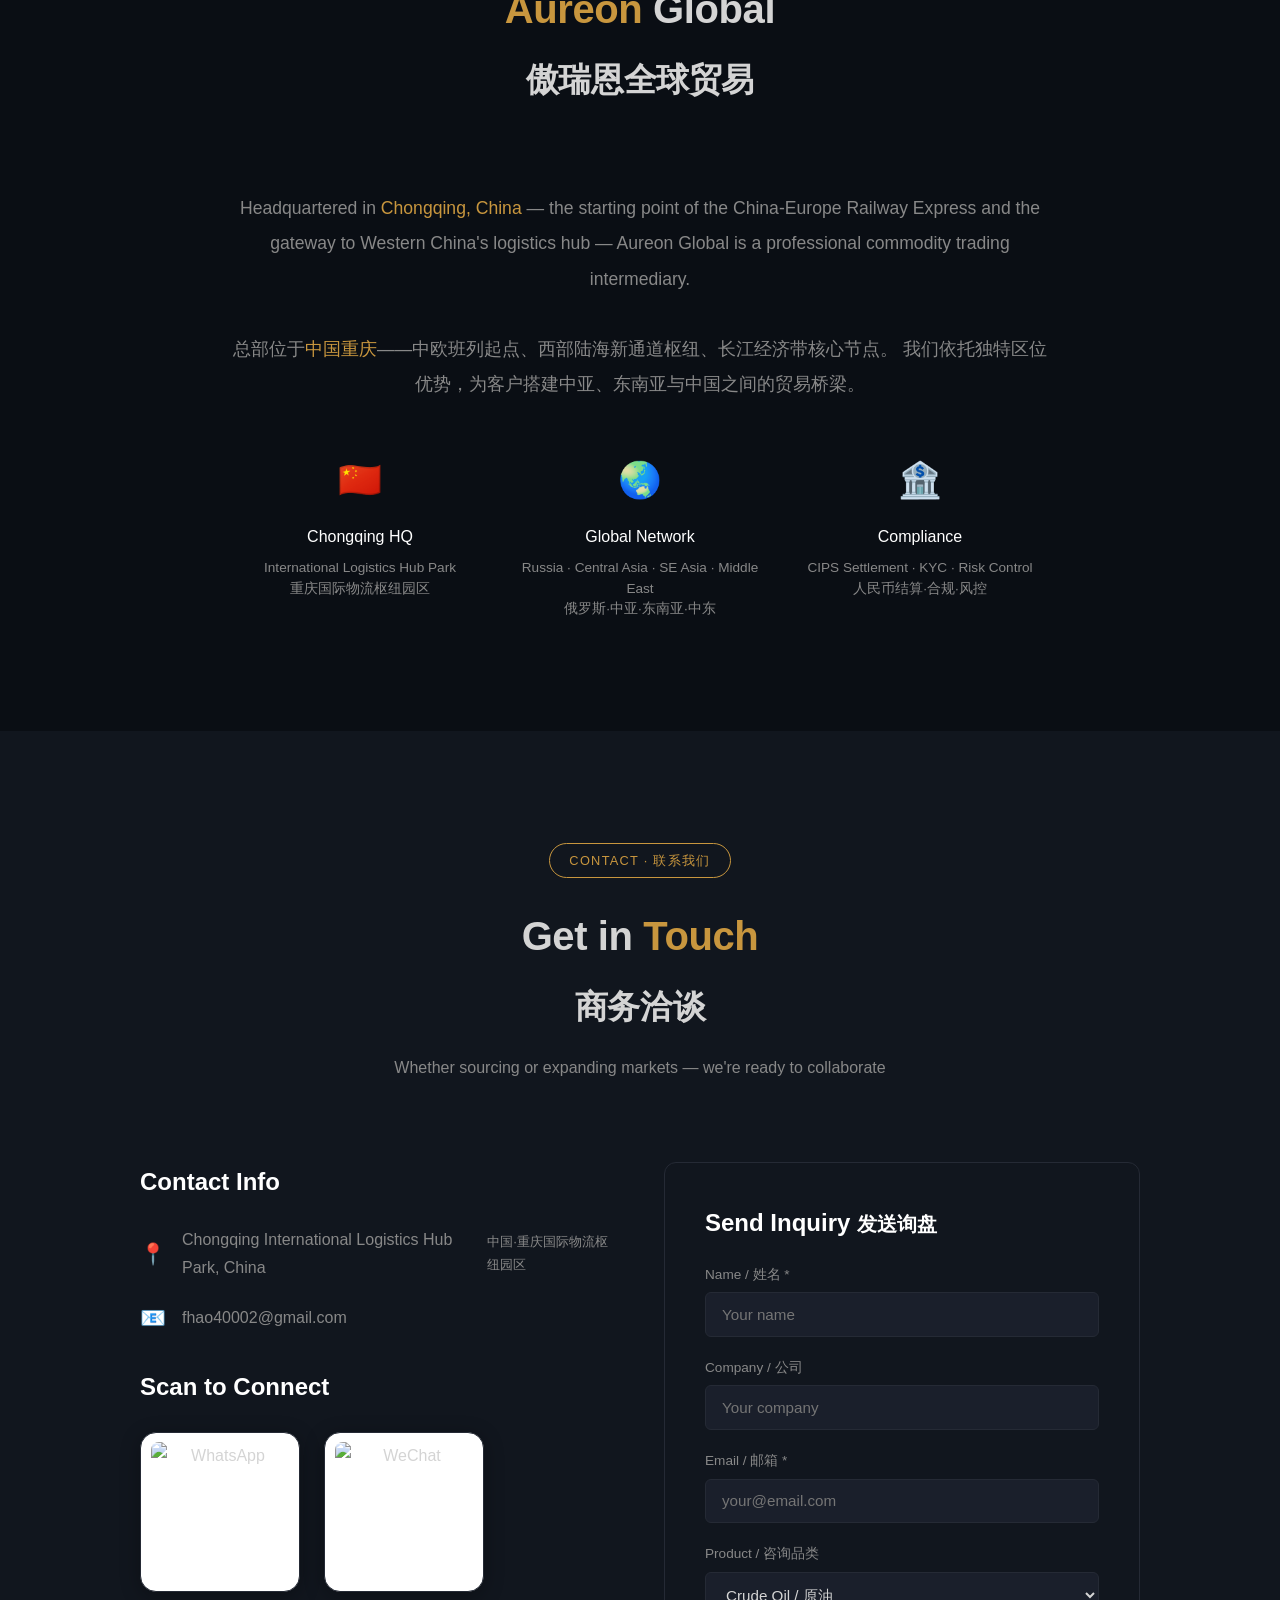
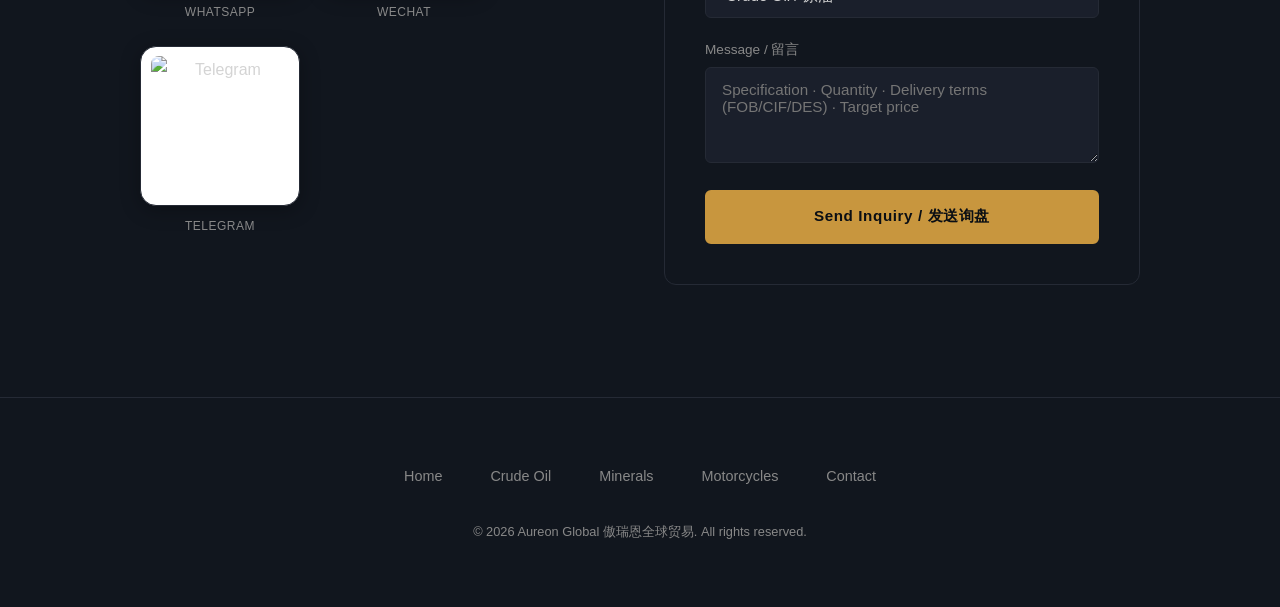
==== commit 6765813c: "add baidu analytics ID" ====
--- a/index.html
+++ b/index.html
@@ -14,8 +14,8 @@
 <!-- 如需正版授权或合作: info@aureon-trading.com -->
 <!-- ═══════════════════════════════════════════ -->
 <link rel="stylesheet" href="css/style.css">
-<!-- 百度统计：去 tongji.baidu.com 注册，把 BAIDU_TONGJI_ID 替换成你的ID -->
-<script>var _hmt=_hmt||[];(function(){var hm=document.createElement("script");hm.src="https://hm.baidu.com/hm.js?BAIDU_TONGJI_ID";var s=document.getElementsByTagName("script")[0];s.parentNode.insertBefore(hm,s);})();</script>
+<!-- 百度统计：去 tongji.baidu.com 注册，把 0f3335ad15eff5d8310f9d4be33d2344 替换成你的ID -->
+<script>var _hmt=_hmt||[];(function(){var hm=document.createElement("script");hm.src="https://hm.baidu.com/hm.js?0f3335ad15eff5d8310f9d4be33d2344";var s=document.getElementsByTagName("script")[0];s.parentNode.insertBefore(hm,s);})();</script>
 <!-- 临时计数 -->
 <script>(function(){var k='_av';var v=parseInt(localStorage.getItem(k)||0);localStorage.setItem(k,++v);console.log('Aureon visit #'+v);})();</script>
 </head>
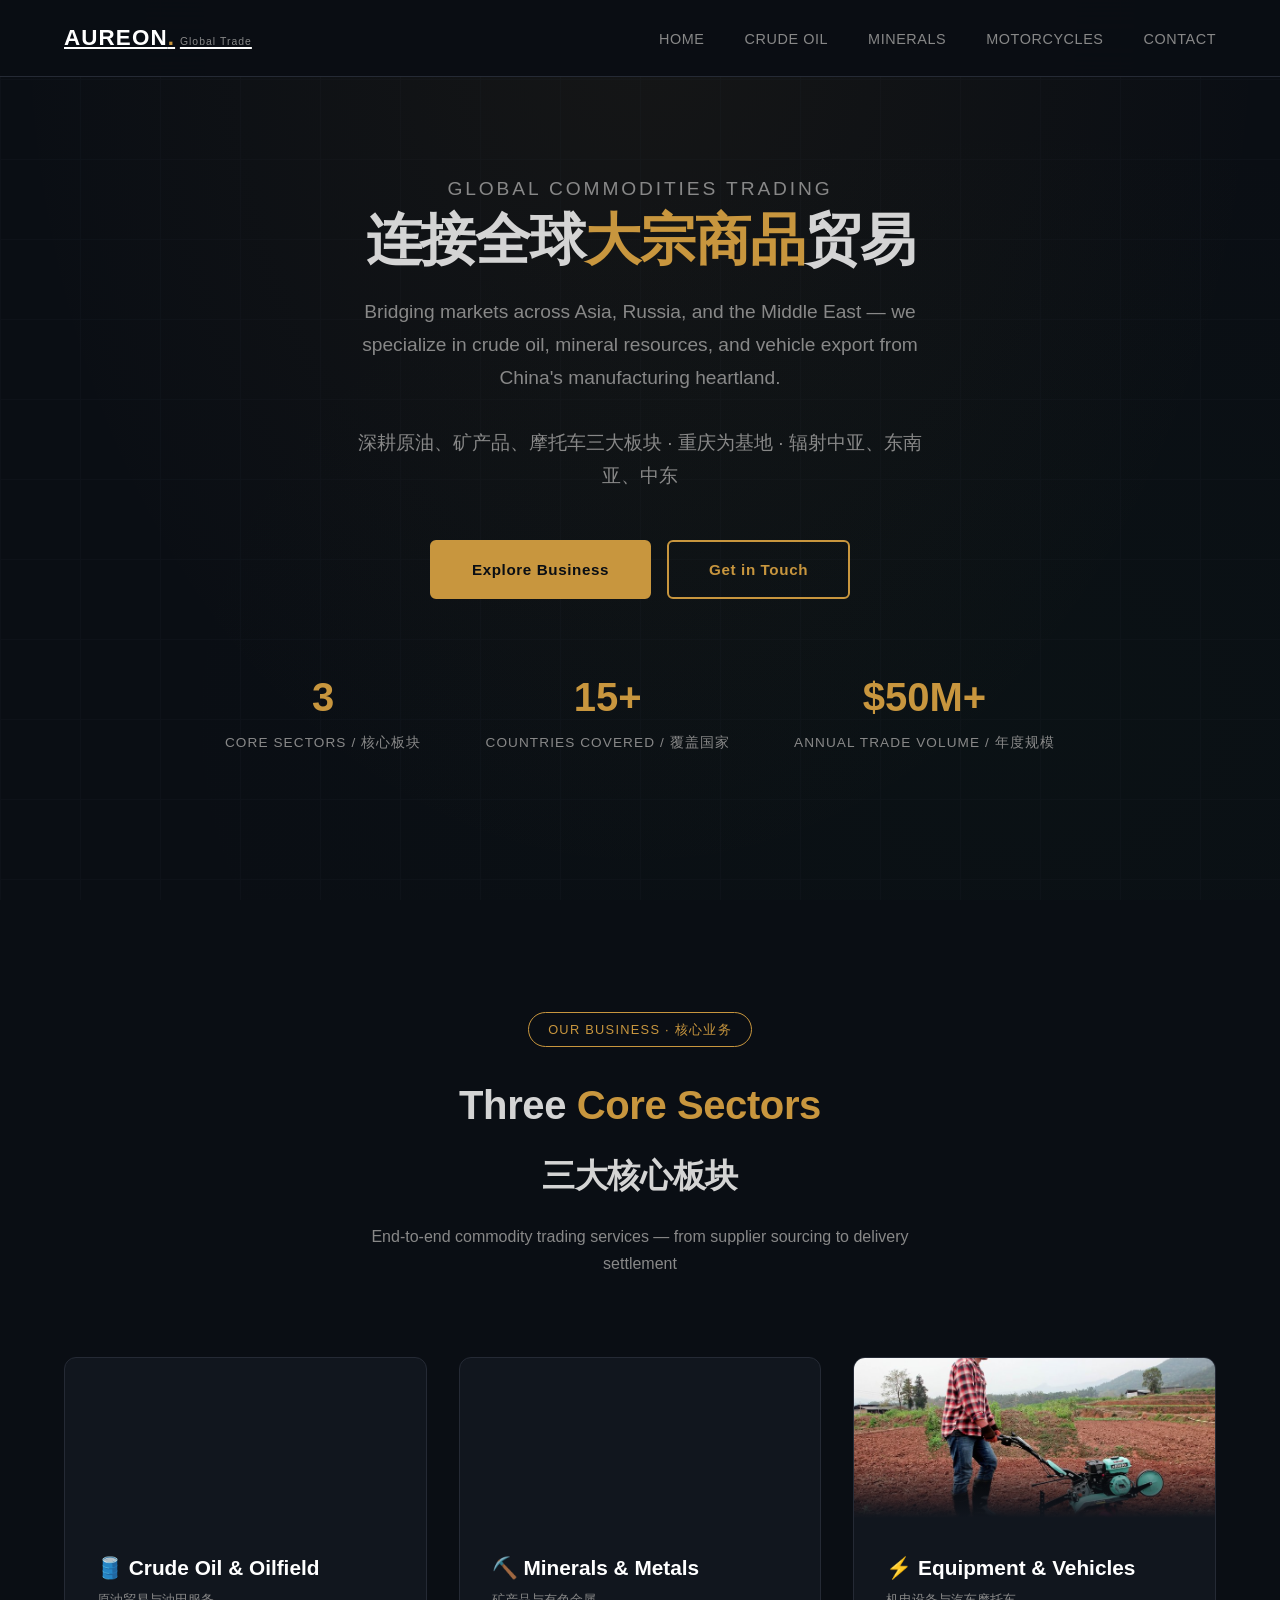
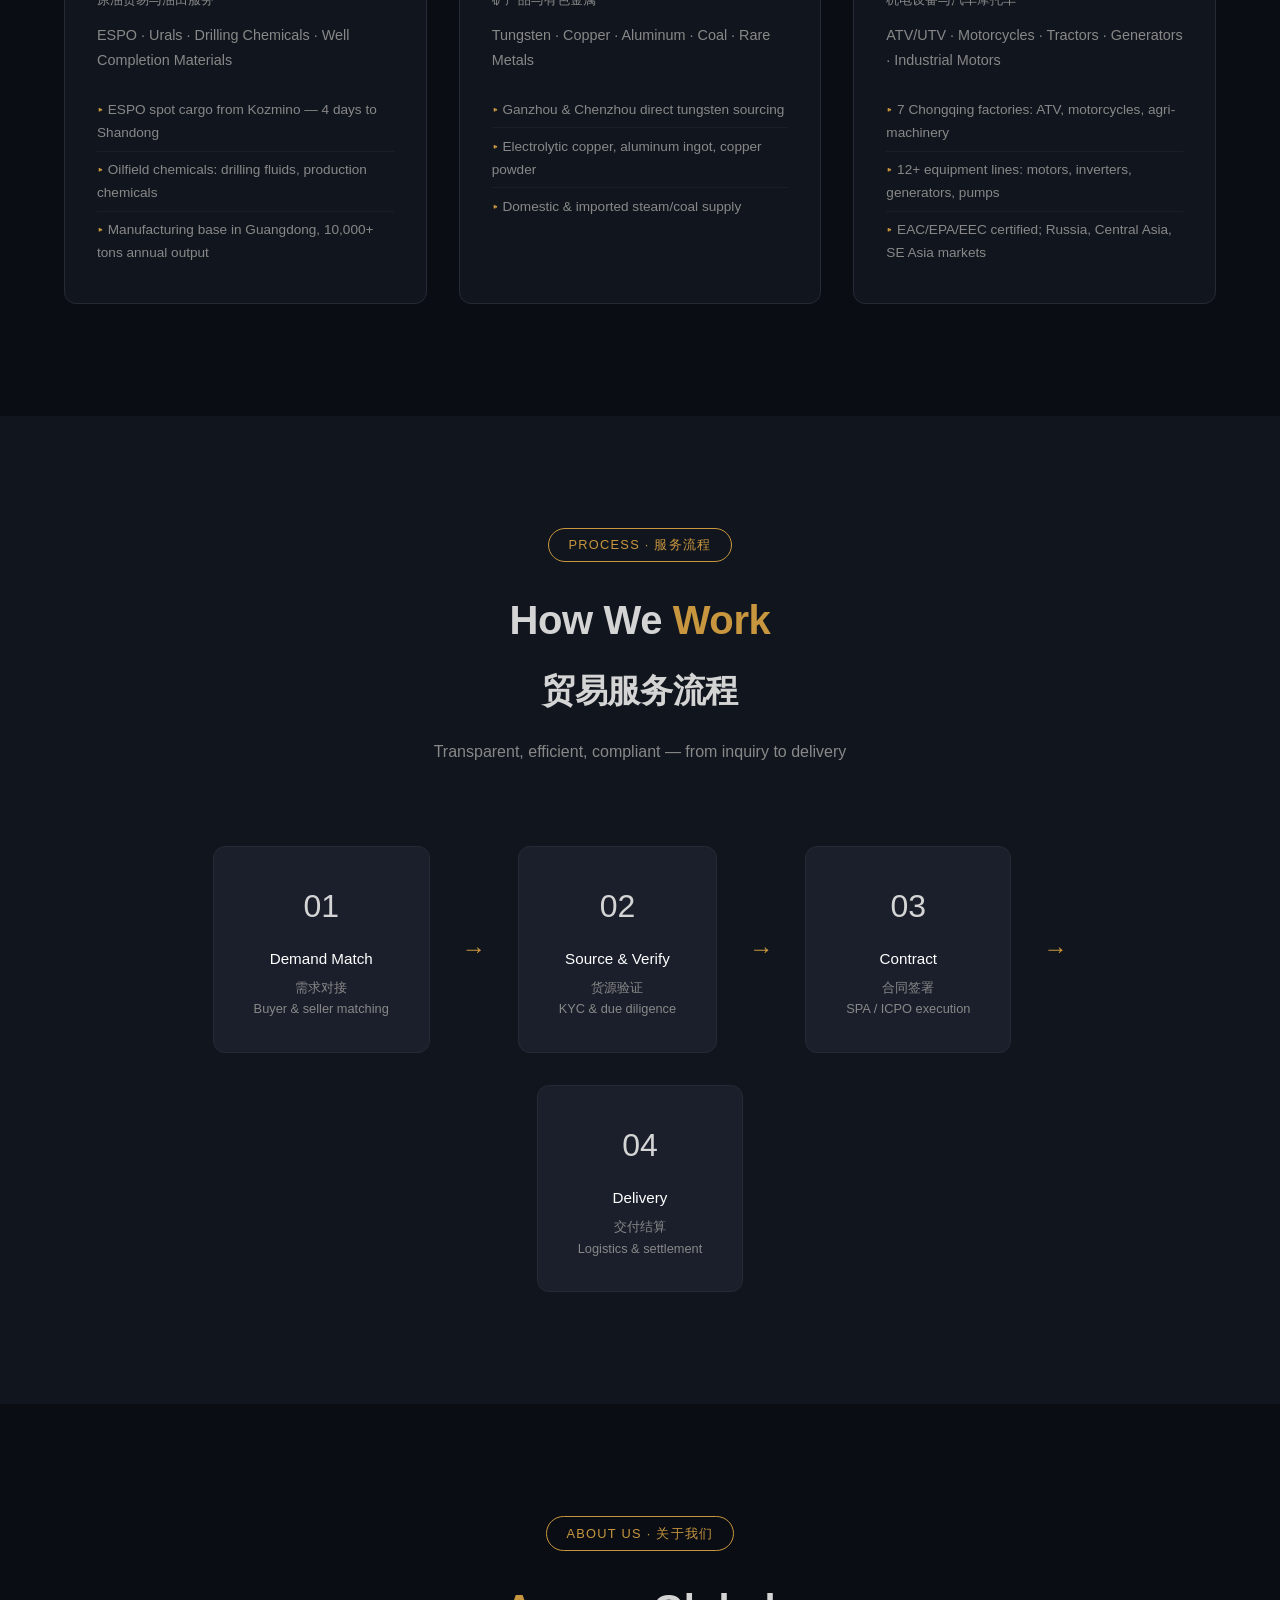
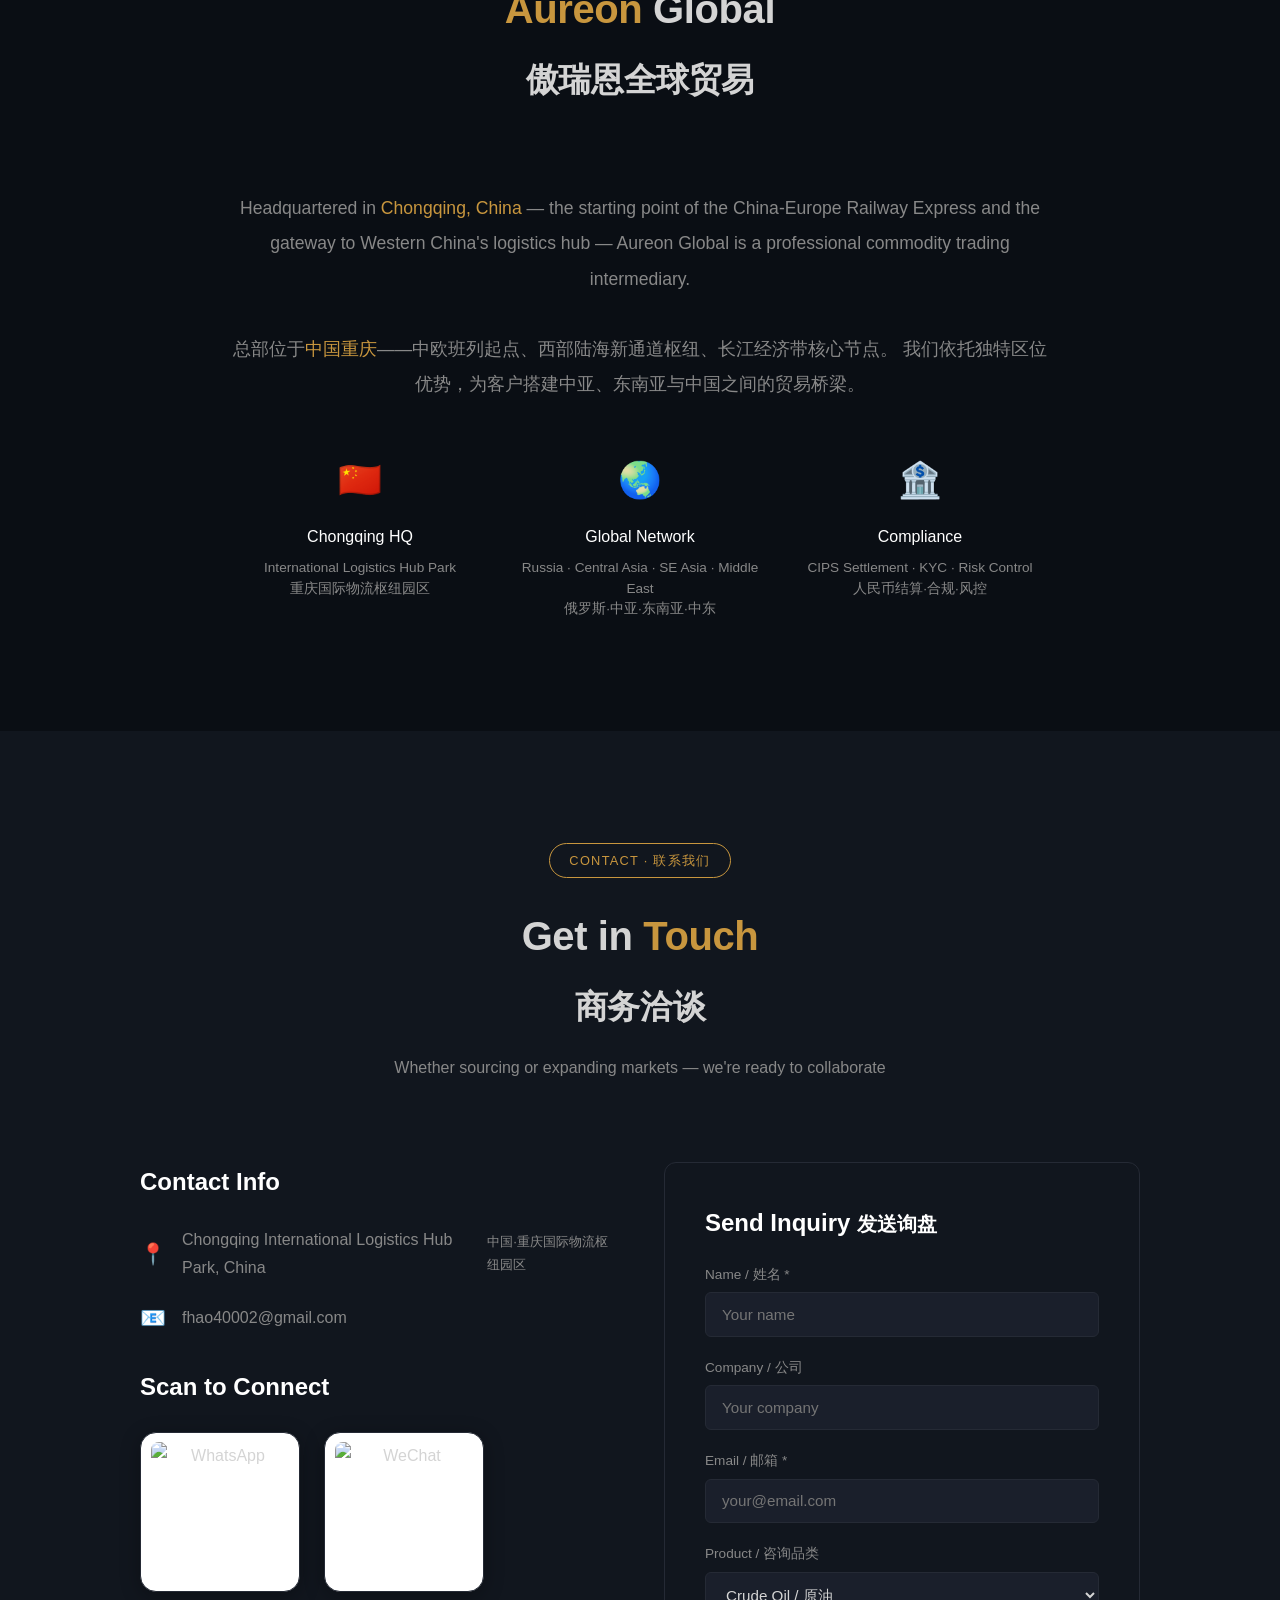
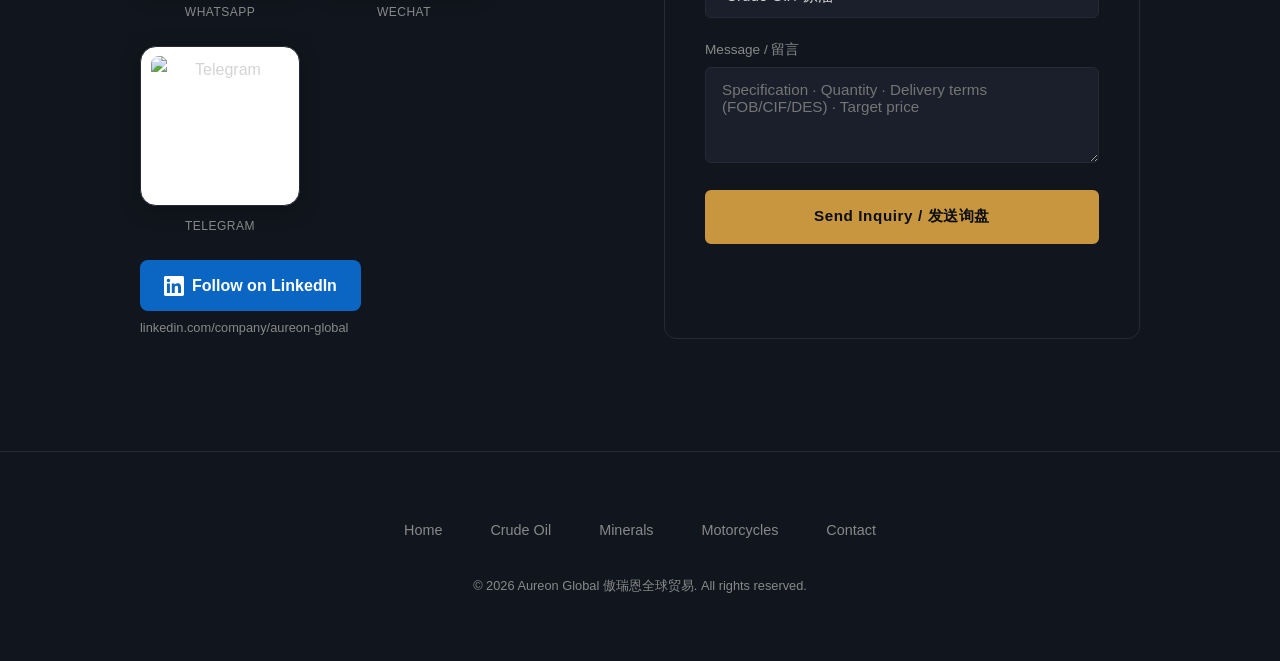
==== commit c78738a7: "add LinkedIn button" ====
--- a/index.html
+++ b/index.html
@@ -212,6 +212,13 @@
           <p>Telegram</p>
         </div>
       </div>
+      <div style="margin-top:1.5rem;">
+        <a href="https://www.linkedin.com/company/aureon-global" target="_blank" style="display:inline-flex;align-items:center;gap:8px;background:#0A66C2;color:#fff;padding:12px 24px;border-radius:8px;text-decoration:none;font-weight:bold;">
+          <svg width="20" height="20" viewBox="0 0 24 24" fill="white"><path d="M20.447 20.452h-3.554v-5.569c0-1.328-.027-3.037-1.852-3.037-1.853 0-2.136 1.445-2.136 2.939v5.667H9.351V9h3.414v1.561h.046c.477-.9 1.637-1.85 3.37-1.85 3.601 0 4.267 2.37 4.267 5.455v6.286zM5.337 7.433c-1.144 0-2.063-.926-2.063-2.065 0-1.138.92-2.063 2.063-2.063 1.14 0 2.064.925 2.064 2.063 0 1.139-.925 2.065-2.064 2.065zm1.782 13.019H3.555V9h3.564v11.452zM22.225 0H1.771C.792 0 0 .774 0 1.729v20.542C0 23.227.792 24 1.771 24h20.451C23.2 24 24 23.227 24 22.271V1.729C24 .774 23.2 0 22.222 0h.003z"/></svg>
+          Follow on LinkedIn
+        </a>
+        <p style="margin-top:6px;color:var(--text-dim);font-size:0.8rem;">linkedin.com/company/aureon-global</p>
+      </div>
     </div>
 
     <form class="contact-form" id="contactForm" onsubmit="return sendInquiry(event)">
